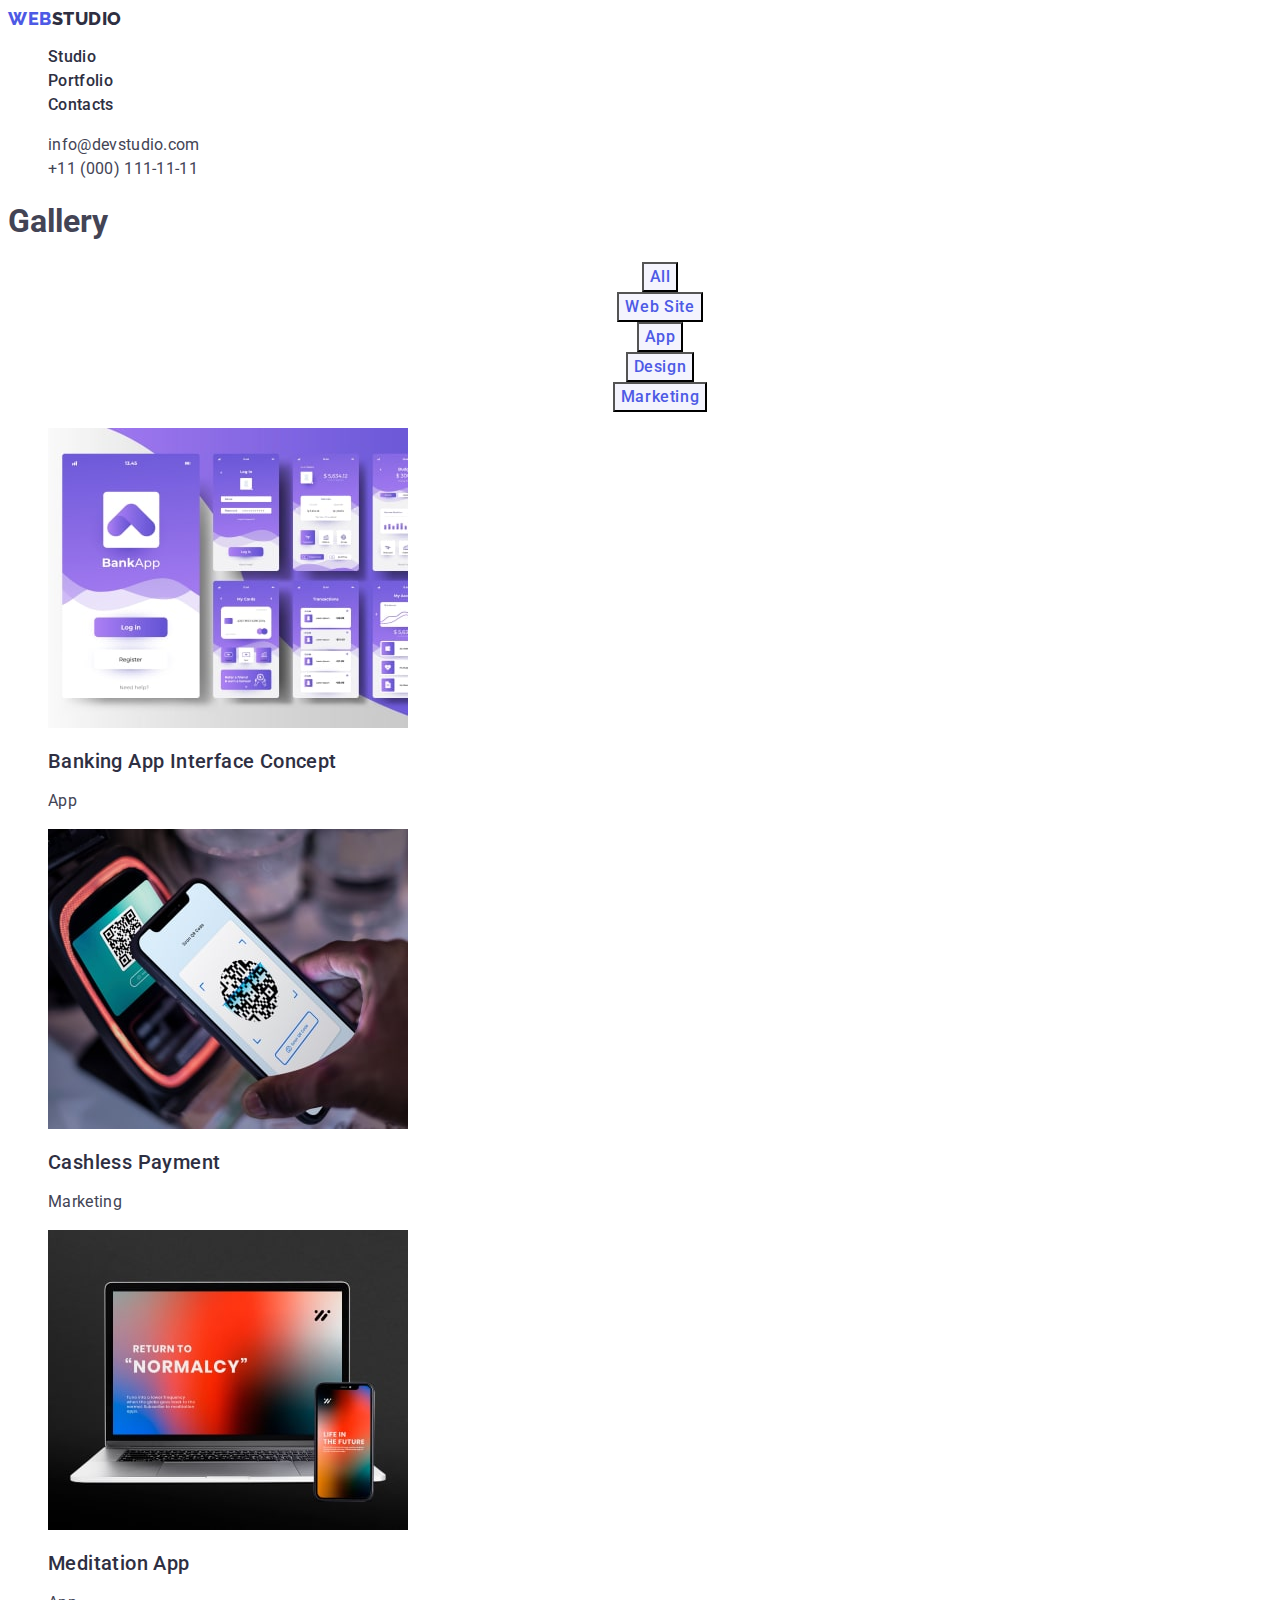
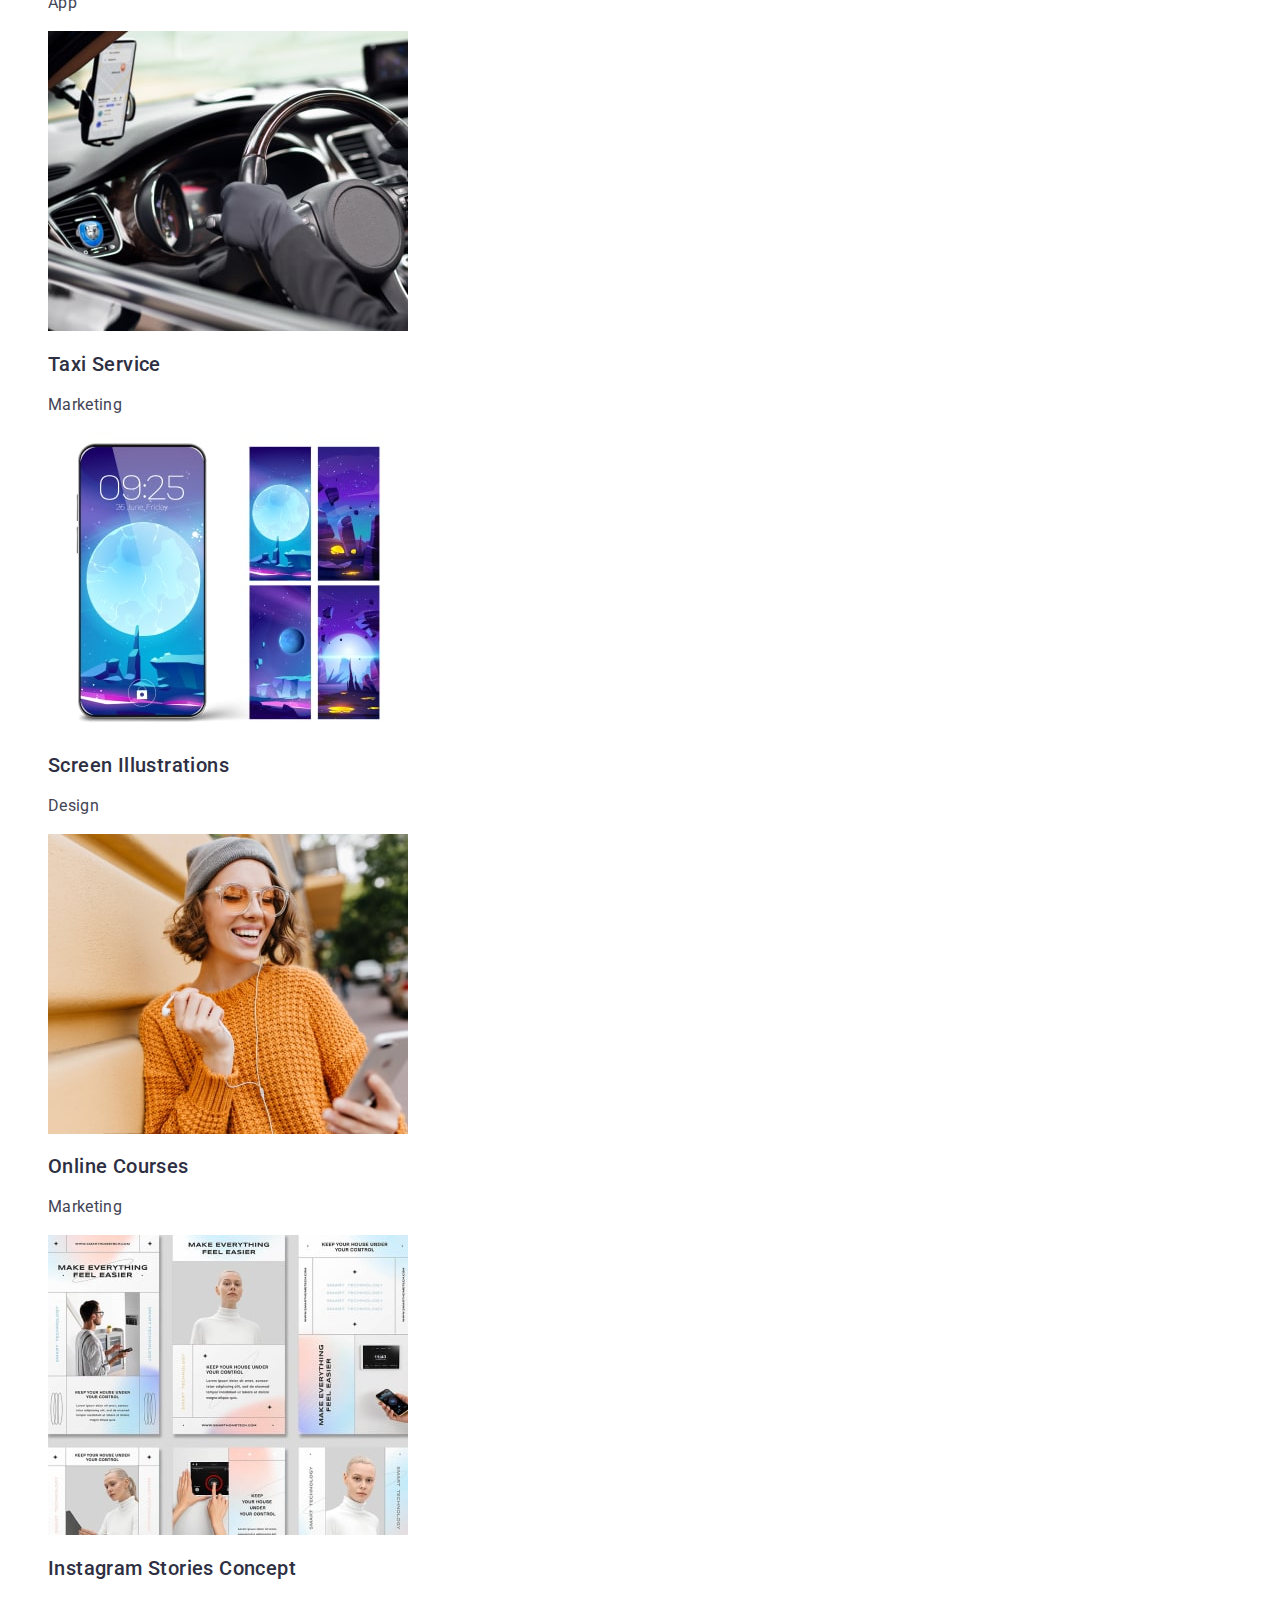
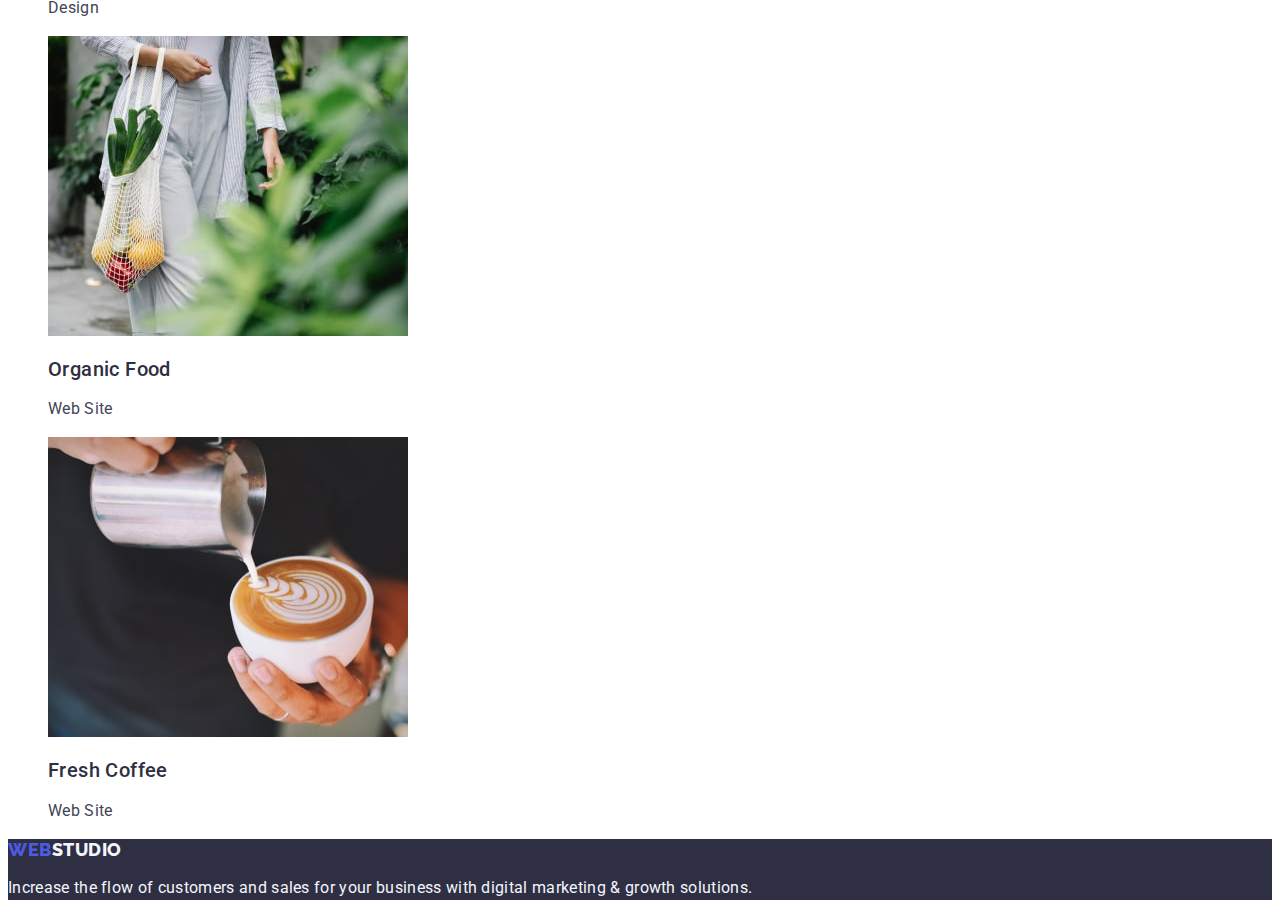
==== portfolio.html @ 4a19f9b6 "goit-markup-hw-03" ====
<!DOCTYPE html>
<html lang="en">
  <head>
    <meta charset="UTF-8" />
    <meta http-equiv="X-UA-Compatible" content="IE=edge" />
    <meta name="viewport" content="width=device-width, initial-scale=1.0" />
    <title>Document</title>
    <link rel="preconnect" href="https://fonts.googleapis.com" />
    <link rel="preconnect" href="https://fonts.gstatic.com" crossorigin />
    <link
      href="https://fonts.googleapis.com/css2?family=Montserrat:wght@400;700&family=Raleway:wght@800&family=Roboto:wght@400;500;700;900&display=swap"
      rel="stylesheet"
    />
    <link rel="stylesheet" href="./css/styles.css" />
  </head>
  <body>
    <header class="header">
      <nav class="header-navigation">
        <a class="header-logo link" href="./index.html"
          >Web<span class="header-logo-accent">Studio</span></a
        >
        <ul class="header-menu list">
          <li class="header-menu-item">
            <a class="header-menu-link link" href="./index.html">Studio</a>
          </li>
          <li class="header-menu-item">
            <a class="header-menu-link link" href="./portfolio.html"
              >Portfolio</a
            >
          </li>
          <li class="header-menu-item">
            <a class="header-menu-link link" href="">Contacts</a>
          </li>
        </ul>
      </nav>
      <address class="header-contacts">
        <ul class="header-contacts-menu list">
          <li class="header-contacts-item">
            <a
              class="header-contacts-link link"
              href="mailto:info@devstudio.com"
              >info@devstudio.com</a
            >
          </li>
          <li class="header-contacts-item">
            <a class="header-contacts-link link" href="tel:+110001111111"
              >+11 (000) 111-11-11</a
            >
          </li>
        </ul>
      </address>
    </header>
    <main>
      <section class="gallery">
        <h1 class="gallery-title">Gallery</h1>
        <ul class="gallery-btn-list list">
          <li>
            <button type="button" class="gallery-btn-item">All</button>
          </li>
          <li>
            <button type="button" class="gallery-btn-item">Web Site</button>
          </li>
          <li><button type="button" class="gallery-btn-item">App</button></li>
          <li>
            <button type="button" class="gallery-btn-item">Design</button>
          </li>
          <li>
            <button type="button" class="gallery-btn-item">Marketing</button>
          </li>
        </ul>
        <ul class="gallery-portfolio-list list">
          <li class="gallery-portfolio-item">
            <a class="gallery-portfolio-link link" href="">
              <img
                src="./images/portfolio/img1min.jpg"
                alt="Main menu"
                width="360"
                height="300"
              />
              <h2 class="gallery-portfolio-title">
                Banking App Interface Concept
              </h2>
              <p class="gallery-portfolio-text">App</p></a
            >
          </li>
          <li class="gallery-portfolio-item">
            <a class="gallery-portfolio-link link" href="">
              <img
                src="./images/portfolio/img2min.jpg"
                alt="Scan code"
                width="360"
                height="300"
              />
              <h2 class="gallery-portfolio-title">Cashless Payment</h2>
              <p class="gallery-portfolio-text">Marketing</p></a
            >
          </li>
          <li class="gallery-portfolio-item">
            <a class="gallery-portfolio-link link" href="">
              <img
                src="./images/portfolio/img3min.jpg"
                alt="Gadget adaptation"
                width="360"
                height="300"
              />
              <h2 class="gallery-portfolio-title">Meditation App</h2>
              <p class="gallery-portfolio-text">App</p></a
            >
          </li>
          <li class="gallery-portfolio-item">
            <a class="gallery-portfolio-link link" href="">
              <img
                src="./images/portfolio/img4min.jpg"
                alt="Taxi Service"
                width="360"
                height="300"
              />
              <h2 class="gallery-portfolio-title">Taxi Service</h2>
              <p class="gallery-portfolio-text">Marketing</p></a
            >
          </li>
          <li class="gallery-portfolio-item">
            <a class="gallery-portfolio-link link" href="">
              <img
                src="./images/portfolio/img5min.jpg"
                alt="Screen Illustrations"
                width="360"
                height="300"
              />
              <h2 class="gallery-portfolio-title">Screen Illustrations</h2>
              <p class="gallery-portfolio-text">Design</p></a
            >
          </li>
          <li class="gallery-portfolio-item">
            <a class="gallery-portfolio-link link" href="">
              <img
                src="./images/portfolio/img6min.jpg"
                alt="Online Courses"
                width="360"
                height="300"
              />
              <h2 class="gallery-portfolio-title">Online Courses</h2>
              <p class="gallery-portfolio-text">Marketing</p></a
            >
          </li>
          <li class="gallery-portfolio-item">
            <a class="gallery-portfolio-link link" href="">
              <img
                src="./images/portfolio/img7min.jpg"
                alt="Instagram Stories"
                width="360"
                height="300"
              />
              <h2 class="gallery-portfolio-title">Instagram Stories Concept</h2>
              <p class="gallery-portfolio-text">Design</p></a
            >
          </li>
          <li class="gallery-portfolio-item">
            <a class="gallery-portfolio-link link" href="">
              <img
                src="./images/portfolio/img8min.jpg"
                alt="Organic Food"
                width="360"
                height="300"
              />
              <h2 class="gallery-portfolio-title">Organic Food</h2>
              <p class="gallery-portfolio-text">Web Site</p></a
            >
          </li>
          <li class="gallery-portfolio-item">
            <a class="gallery-portfolio-link link" href="">
              <img
                src="./images/portfolio/img9min.jpg"
                alt="Fresh Coffee"
                width="360"
                height="300"
              />
              <h2 class="gallery-portfolio-title">Fresh Coffee</h2>
              <p class="gallery-portfolio-text">Web Site</p></a
            >
          </li>
        </ul>
      </section>
    </main>
    <footer class="footer">
      <a class="footer-logo link" href="./index.html"
        >Web<span class="footer-logo-accent">Studio</span></a
      >
      <p class="footer-text">
        Increase the flow of customers and sales for your business with digital
        marketing & growth solutions.
      </p>
    </footer>
  </body>
</html>
---- css/styles.css ----
:root {
  --color-iris: #4d5ae5;
  --color-ocean: #404bbf;
  --color-navy-blue: #2e2f42;
  --color-green: #31d0aa;
  --color-slate: #434455;
  --color-light-slate: #8e8f99;
  --color-cornflower: #e7e9fc;
  --color-cloud: #f4f4fd;
  --color-navy-blue-modal: #2e2f42;
  --color-grey: #2e2f42;
  --color-white: #ffffff;
  --color-dairy: #fcfcfc;
}

body {
  font-family: "Roboto", sans-serif;
  color: var(--color-slate);
  background-color: var(--color-white);
  size: 16px;
}

.link {
  text-decoration: none;
}
.list {
  list-style-type: none;
}

/* ------HEADER------- */

.header-logo {
  color: var(--color-iris);
  font-family: Raleway, sans-serif;
  font-size: 18px;
  font-weight: 800;
  line-height: 1.17;
  letter-spacing: 0.03em;
  text-transform: uppercase;
}
.header-logo-accent {
  color: var(--color-navy-blue);
  font-family: Raleway, sans-serif;
  font-size: 18px;
  font-weight: 800;
  line-height: 1.17;
  letter-spacing: 0.03em;
  text-transform: uppercase;
}

.header-menu-link {
  color: var(--color-navy-blue);
  font-size: 16px;
  font-weight: 500;
  line-height: 1.5;
  letter-spacing: 0.02em;
}
.header-menu-link:hover,
.header-menu-link:focus {
  color: var(--color-ocean);
}

.header-contacts {
  font-style: normal;
}
.header-contacts-link {
  color: var(--color-slate);
  font-size: 16px;
  font-weight: 400;
  line-height: 1.5;
  letter-spacing: 0.02em;
}
.header-contacts-link:hover,
.header-contacts-link:focus {
  color: var(--color-ocean);
}

/* -----------------------HERO----------------------- */
.hero {
  background-color: var(--color-navy-blue);
}
.hero-title {
  color: var(--color-white);
  text-align: center;
  font-size: 56px;
  font-weight: 700;
  line-height: 1.07;
  letter-spacing: 0.02em;
}
.hero-button {
  color: var(--color-white);
  background-color: var(--color-iris);
  font-family: inherit;
  cursor: pointer;
  font-size: 16px;
  font-weight: 500;
  line-height: 1.5;
  letter-spacing: 0.04em;
}
.hero-button:hover,
.hero-button:focus {
  background-color: var(--color-ocean);
}

/* ---------------ADVANTAGES------------- */

.advantages {
  background-color: var(--color-white);
}
.advantages-list {
  background-color: var(--color-white);
}
.advantages-item {
}
.advantages-subtitle {
  color: var(--color-navy-blue);
  font-size: 20px;
  font-weight: 500;
  line-height: 1.2;
  letter-spacing: 0.02em;
}
.advantages-item-text {
  color: var(--color-slate);
  font-size: 16px;
  font-weight: 400;
  line-height: 1.5;
  letter-spacing: 0.02em;
}

/* ---------------IMAGES------------ */
.images {
}
.images-title {
  color: var(--color-navy-blue);
  text-align: center;
  font-size: 36px;
  font-weight: 700;
  line-height: 1.11;
  letter-spacing: 0.02em;
  text-transform: capitalize;
}
.images-list {
}
.list {
}
.images-item {
}
/* ---------------TEAM-------------- */

.team {
  background-color: var(--color-cloud);
}
.team-title {
  color: var(--color-navy-blue);
  text-align: center;
  font-size: 36px;
  font-weight: 700;
  line-height: 1.11;
  letter-spacing: 0.02em;
  text-transform: capitalize;
}
.team-name {
  color: var(--color-navy-blue);
  text-align: center;
  font-size: 20px;
  font-weight: 500;
  line-height: 1.2;
  letter-spacing: 0.02em;
}
.team-text {
  color: var(--color-slate);
  text-align: center;
  font-size: 16px;
  font-weight: 400;
  line-height: 1.5;
  letter-spacing: 0.02em;
}
.team-list {
}
.link {
}
.team-item {
  background-color: var(--color-white);
}
/* --------------FOOTER-------------- */

.footer {
  background-color: var(--color-navy-blue);
}
.footer-logo {
  color: var(--color-iris);
  font-family: Raleway, sans-serif;
  font-size: 18px;
  font-weight: 800;
  line-height: 1.17;
  letter-spacing: 0.03em;
  text-transform: uppercase;
}
.link {
}
.footer-logo-accent {
  color: var(--color-cloud);
  font-family: Raleway, sans-serif;
  font-size: 18px;
  font-weight: 800;
  line-height: 1.17;
  letter-spacing: 0.03em;
  text-transform: uppercase;
}
.footer-text {
  color: var(--color-cloud);
  font-size: 16px;
  font-weight: 400;
  line-height: 1.5;
  letter-spacing: 0.02em;
}
/* =============Gallery============ */

.gallery {
  background-color: var(--color-white);
}
.gallery-title {
}

.gallery-btn-list {
  text-align: center;
}

.gallery-btn-item:hover,
.gallery-btn-item:focus {
  color: var(--color-white);
  background-color: var(--color-ocean);
}

.gallery-btn-item {
  color: var(--color-iris);
  background-color: var(--color-cloud);
  text-align: center;
  font-family: inherit;
  cursor: pointer;
  font-size: 16px;
  font-weight: 500;
  line-height: 1.5;
  letter-spacing: 0.04em;
}

/* ==============PORTFOLIO============= */

.gallery-portfolio-list {
}

.gallery-portfolio-item {
}
.gallery-portfolio-title {
  color: var(--color-navy-blue);
  font-size: 20px;
  font-weight: 500;
  line-height: 1.2;
  letter-spacing: 0.02em;
}
.gallery-portfolio-text {
  color: var(--color-slate);
  font-size: 16px;
  font-weight: 400;
  line-height: 1.5;
  letter-spacing: 0.02em;
}
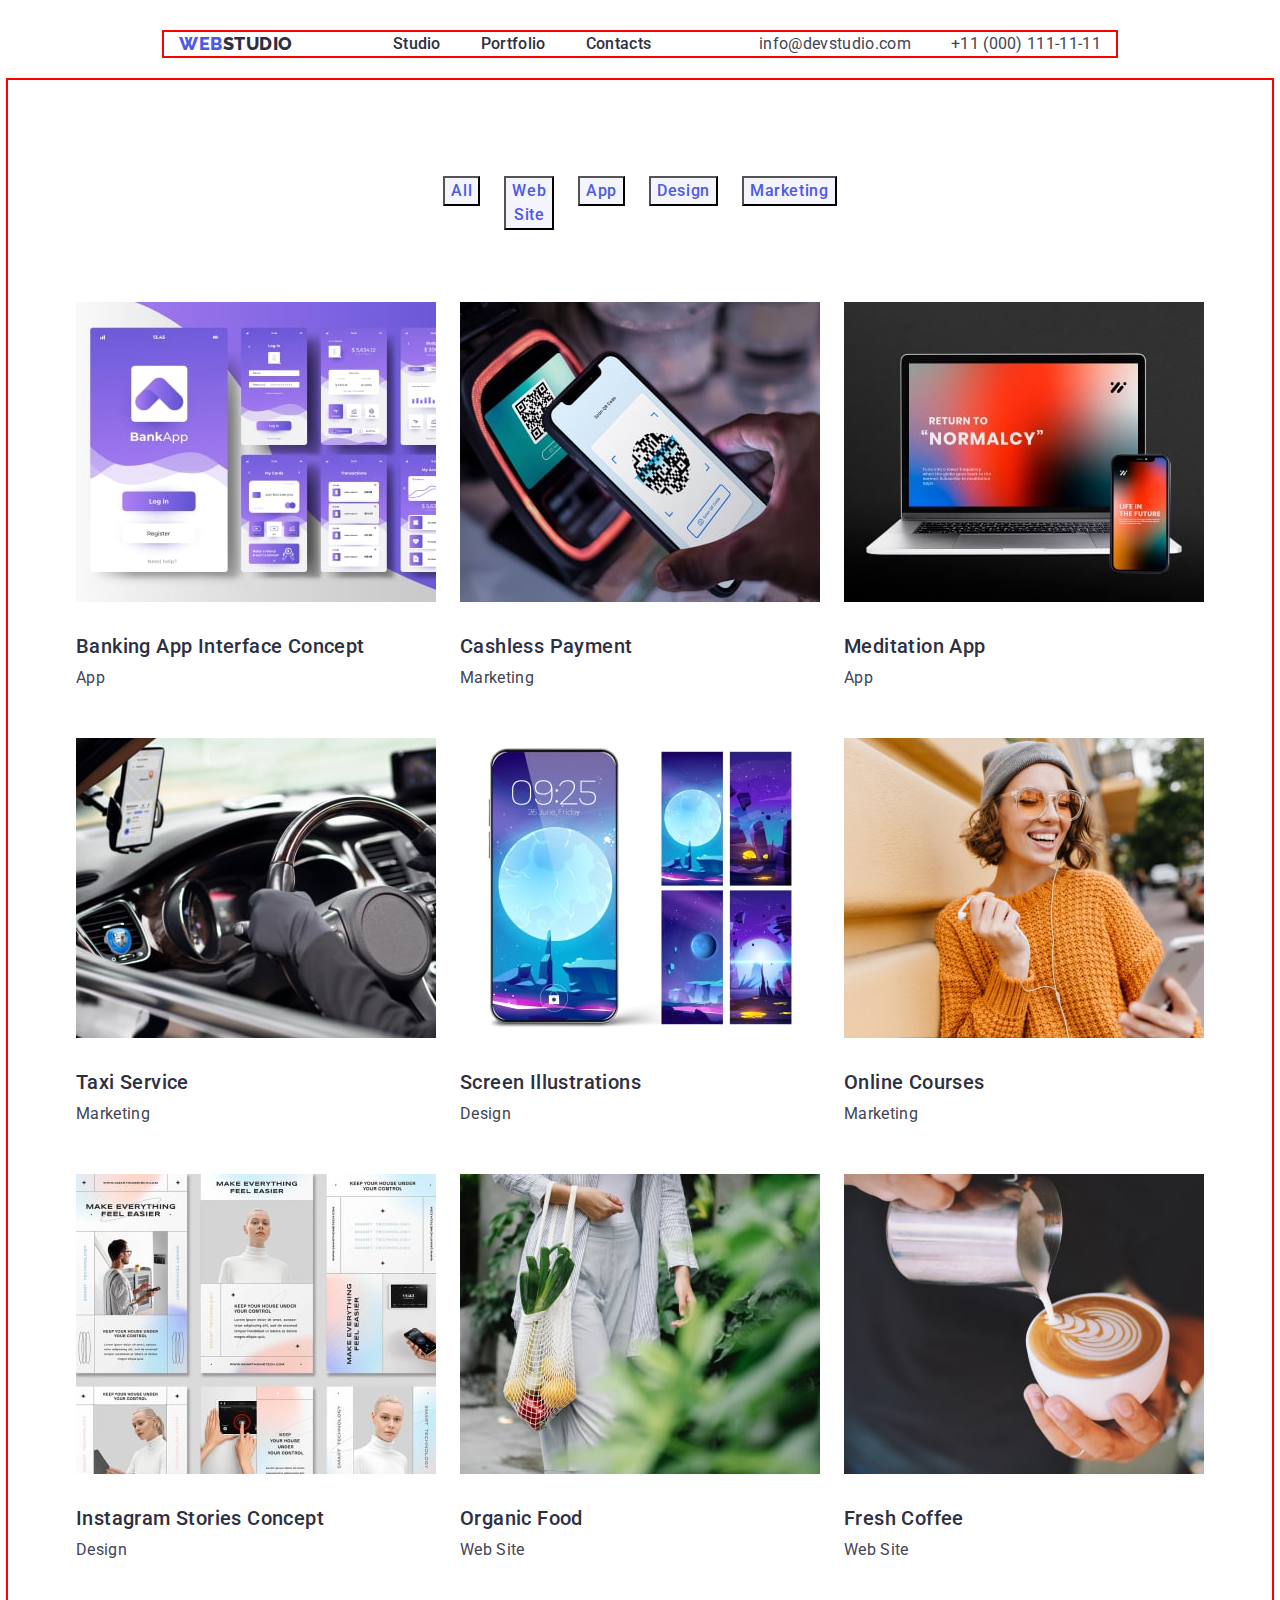
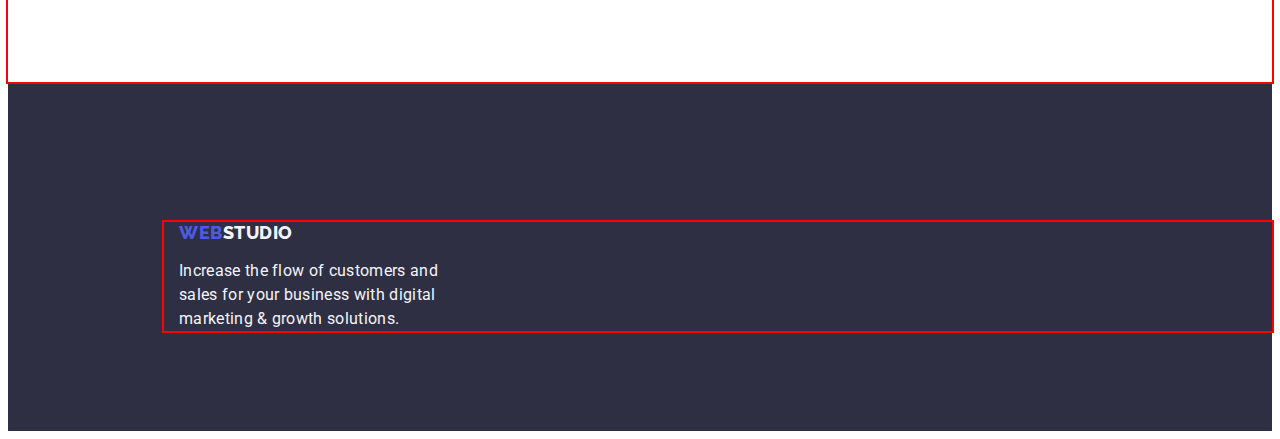
==== commit 4c048729: "goit-markup-hw-03" ====
--- a/portfolio.html
+++ b/portfolio.html
@@ -11,185 +11,200 @@
       href="https://fonts.googleapis.com/css2?family=Montserrat:wght@400;700&family=Raleway:wght@800&family=Roboto:wght@400;500;700;900&display=swap"
       rel="stylesheet"
     />
+    <link
+      rel="stylesheet"
+      href="https://cdnjs.cloudflare.com/ajax/libs/modern-normalize/2.0.0/modern-normalize.min.css"
+      integrity="sha512-4xo8blKMVCiXpTaLzQSLSw3KFOVPWhm/TRtuPVc4WG6kUgjH6J03IBuG7JZPkcWMxJ5huwaBpOpnwYElP/m6wg=="
+      crossorigin="anonymous"
+      referrerpolicy="no-referrer"
+    />
     <link rel="stylesheet" href="./css/styles.css" />
   </head>
   <body>
     <header class="header">
-      <nav class="header-navigation">
-        <a class="header-logo link" href="./index.html"
-          >Web<span class="header-logo-accent">Studio</span></a
-        >
-        <ul class="header-menu list">
-          <li class="header-menu-item">
-            <a class="header-menu-link link" href="./index.html">Studio</a>
-          </li>
-          <li class="header-menu-item">
-            <a class="header-menu-link link" href="./portfolio.html"
-              >Portfolio</a
-            >
-          </li>
-          <li class="header-menu-item">
-            <a class="header-menu-link link" href="">Contacts</a>
-          </li>
-        </ul>
-      </nav>
-      <address class="header-contacts">
-        <ul class="header-contacts-menu list">
-          <li class="header-contacts-item">
-            <a
-              class="header-contacts-link link"
-              href="mailto:info@devstudio.com"
-              >info@devstudio.com</a
-            >
-          </li>
-          <li class="header-contacts-item">
-            <a class="header-contacts-link link" href="tel:+110001111111"
-              >+11 (000) 111-11-11</a
-            >
-          </li>
-        </ul>
-      </address>
+      <div class="container header-container">
+        <nav class="header-navigation">
+          <a class="header-logo link" href="./index.html"
+            >Web<span class="header-logo-accent">Studio</span></a
+          >
+          <ul class="header-menu list">
+            <li class="header-menu-item">
+              <a class="header-menu-link link" href="./index.html">Studio</a>
+            </li>
+            <li class="header-menu-item">
+              <a class="header-menu-link link" href="./portfolio.html"
+                >Portfolio</a
+              >
+            </li>
+            <li class="header-menu-item">
+              <a class="header-menu-link link" href="">Contacts</a>
+            </li>
+          </ul>
+        </nav>
+        <address class="header-contacts">
+          <ul class="header-contacts-menu list">
+            <li class="header-contacts-item">
+              <a
+                class="header-contacts-link link"
+                href="mailto:info@devstudio.com"
+                >info@devstudio.com</a
+              >
+            </li>
+            <li class="header-contacts-item">
+              <a class="header-contacts-link link" href="tel:+110001111111"
+                >+11 (000) 111-11-11</a
+              >
+            </li>
+          </ul>
+        </address>
+      </div>
     </header>
     <main>
-      <section class="gallery">
-        <h1 class="gallery-title">Gallery</h1>
-        <ul class="gallery-btn-list list">
-          <li>
-            <button type="button" class="gallery-btn-item">All</button>
-          </li>
-          <li>
-            <button type="button" class="gallery-btn-item">Web Site</button>
-          </li>
-          <li><button type="button" class="gallery-btn-item">App</button></li>
-          <li>
-            <button type="button" class="gallery-btn-item">Design</button>
-          </li>
-          <li>
-            <button type="button" class="gallery-btn-item">Marketing</button>
-          </li>
-        </ul>
-        <ul class="gallery-portfolio-list list">
-          <li class="gallery-portfolio-item">
-            <a class="gallery-portfolio-link link" href="">
-              <img
-                src="./images/portfolio/img1min.jpg"
-                alt="Main menu"
-                width="360"
-                height="300"
-              />
-              <h2 class="gallery-portfolio-title">
-                Banking App Interface Concept
-              </h2>
-              <p class="gallery-portfolio-text">App</p></a
-            >
-          </li>
-          <li class="gallery-portfolio-item">
-            <a class="gallery-portfolio-link link" href="">
-              <img
-                src="./images/portfolio/img2min.jpg"
-                alt="Scan code"
-                width="360"
-                height="300"
-              />
-              <h2 class="gallery-portfolio-title">Cashless Payment</h2>
-              <p class="gallery-portfolio-text">Marketing</p></a
-            >
-          </li>
-          <li class="gallery-portfolio-item">
-            <a class="gallery-portfolio-link link" href="">
-              <img
-                src="./images/portfolio/img3min.jpg"
-                alt="Gadget adaptation"
-                width="360"
-                height="300"
-              />
-              <h2 class="gallery-portfolio-title">Meditation App</h2>
-              <p class="gallery-portfolio-text">App</p></a
-            >
-          </li>
-          <li class="gallery-portfolio-item">
-            <a class="gallery-portfolio-link link" href="">
-              <img
-                src="./images/portfolio/img4min.jpg"
-                alt="Taxi Service"
-                width="360"
-                height="300"
-              />
-              <h2 class="gallery-portfolio-title">Taxi Service</h2>
-              <p class="gallery-portfolio-text">Marketing</p></a
-            >
-          </li>
-          <li class="gallery-portfolio-item">
-            <a class="gallery-portfolio-link link" href="">
-              <img
-                src="./images/portfolio/img5min.jpg"
-                alt="Screen Illustrations"
-                width="360"
-                height="300"
-              />
-              <h2 class="gallery-portfolio-title">Screen Illustrations</h2>
-              <p class="gallery-portfolio-text">Design</p></a
-            >
-          </li>
-          <li class="gallery-portfolio-item">
-            <a class="gallery-portfolio-link link" href="">
-              <img
-                src="./images/portfolio/img6min.jpg"
-                alt="Online Courses"
-                width="360"
-                height="300"
-              />
-              <h2 class="gallery-portfolio-title">Online Courses</h2>
-              <p class="gallery-portfolio-text">Marketing</p></a
-            >
-          </li>
-          <li class="gallery-portfolio-item">
-            <a class="gallery-portfolio-link link" href="">
-              <img
-                src="./images/portfolio/img7min.jpg"
-                alt="Instagram Stories"
-                width="360"
-                height="300"
-              />
-              <h2 class="gallery-portfolio-title">Instagram Stories Concept</h2>
-              <p class="gallery-portfolio-text">Design</p></a
-            >
-          </li>
-          <li class="gallery-portfolio-item">
-            <a class="gallery-portfolio-link link" href="">
-              <img
-                src="./images/portfolio/img8min.jpg"
-                alt="Organic Food"
-                width="360"
-                height="300"
-              />
-              <h2 class="gallery-portfolio-title">Organic Food</h2>
-              <p class="gallery-portfolio-text">Web Site</p></a
-            >
-          </li>
-          <li class="gallery-portfolio-item">
-            <a class="gallery-portfolio-link link" href="">
-              <img
-                src="./images/portfolio/img9min.jpg"
-                alt="Fresh Coffee"
-                width="360"
-                height="300"
-              />
-              <h2 class="gallery-portfolio-title">Fresh Coffee</h2>
-              <p class="gallery-portfolio-text">Web Site</p></a
-            >
-          </li>
-        </ul>
-      </section>
+      <div class="container">
+        <section class="gallery">
+          <h1 class="visually-hidden">Gallery</h1>
+          <ul class="gallery-btn-list list">
+            <li>
+              <button type="button" class="gallery-btn-item">All</button>
+            </li>
+            <li>
+              <button type="button" class="gallery-btn-item">Web Site</button>
+            </li>
+            <li><button type="button" class="gallery-btn-item">App</button></li>
+            <li>
+              <button type="button" class="gallery-btn-item">Design</button>
+            </li>
+            <li>
+              <button type="button" class="gallery-btn-item">Marketing</button>
+            </li>
+          </ul>
+          <ul class="gallery-portfolio-list list">
+            <li class="gallery-portfolio-item">
+              <a class="gallery-portfolio-link link" href="">
+                <img
+                  src="./images/portfolio/img1min.jpg"
+                  alt="Main menu"
+                  width="360"
+                  height="300"
+                />
+                <h2 class="gallery-portfolio-title">
+                  Banking App Interface Concept
+                </h2>
+                <p class="gallery-portfolio-text">App</p></a
+              >
+            </li>
+            <li class="gallery-portfolio-item">
+              <a class="gallery-portfolio-link link" href="">
+                <img
+                  src="./images/portfolio/img2min.jpg"
+                  alt="Scan code"
+                  width="360"
+                  height="300"
+                />
+                <h2 class="gallery-portfolio-title">Cashless Payment</h2>
+                <p class="gallery-portfolio-text">Marketing</p></a
+              >
+            </li>
+            <li class="gallery-portfolio-item">
+              <a class="gallery-portfolio-link link" href="">
+                <img
+                  src="./images/portfolio/img3min.jpg"
+                  alt="Gadget adaptation"
+                  width="360"
+                  height="300"
+                />
+                <h2 class="gallery-portfolio-title">Meditation App</h2>
+                <p class="gallery-portfolio-text">App</p></a
+              >
+            </li>
+            <li class="gallery-portfolio-item">
+              <a class="gallery-portfolio-link link" href="">
+                <img
+                  src="./images/portfolio/img4min.jpg"
+                  alt="Taxi Service"
+                  width="360"
+                  height="300"
+                />
+                <h2 class="gallery-portfolio-title">Taxi Service</h2>
+                <p class="gallery-portfolio-text">Marketing</p></a
+              >
+            </li>
+            <li class="gallery-portfolio-item">
+              <a class="gallery-portfolio-link link" href="">
+                <img
+                  src="./images/portfolio/img5min.jpg"
+                  alt="Screen Illustrations"
+                  width="360"
+                  height="300"
+                />
+                <h2 class="gallery-portfolio-title">Screen Illustrations</h2>
+                <p class="gallery-portfolio-text">Design</p></a
+              >
+            </li>
+            <li class="gallery-portfolio-item">
+              <a class="gallery-portfolio-link link" href="">
+                <img
+                  src="./images/portfolio/img6min.jpg"
+                  alt="Online Courses"
+                  width="360"
+                  height="300"
+                />
+                <h2 class="gallery-portfolio-title">Online Courses</h2>
+                <p class="gallery-portfolio-text">Marketing</p></a
+              >
+            </li>
+            <li class="gallery-portfolio-item">
+              <a class="gallery-portfolio-link link" href="">
+                <img
+                  src="./images/portfolio/img7min.jpg"
+                  alt="Instagram Stories"
+                  width="360"
+                  height="300"
+                />
+                <h2 class="gallery-portfolio-title">
+                  Instagram Stories Concept
+                </h2>
+                <p class="gallery-portfolio-text">Design</p></a
+              >
+            </li>
+            <li class="gallery-portfolio-item">
+              <a class="gallery-portfolio-link link" href="">
+                <img
+                  src="./images/portfolio/img8min.jpg"
+                  alt="Organic Food"
+                  width="360"
+                  height="300"
+                />
+                <h2 class="gallery-portfolio-title">Organic Food</h2>
+                <p class="gallery-portfolio-text">Web Site</p></a
+              >
+            </li>
+            <li class="gallery-portfolio-item">
+              <a class="gallery-portfolio-link link" href="">
+                <img
+                  src="./images/portfolio/img9min.jpg"
+                  alt="Fresh Coffee"
+                  width="360"
+                  height="300"
+                />
+                <h2 class="gallery-portfolio-title">Fresh Coffee</h2>
+                <p class="gallery-portfolio-text">Web Site</p></a
+              >
+            </li>
+          </ul>
+        </section>
+      </div>
     </main>
     <footer class="footer">
-      <a class="footer-logo link" href="./index.html"
-        >Web<span class="footer-logo-accent">Studio</span></a
-      >
-      <p class="footer-text">
-        Increase the flow of customers and sales for your business with digital
-        marketing & growth solutions.
-      </p>
+      <div class="container">
+        <a class="footer-logo link" href="./index.html"
+          >Web<span class="footer-logo-accent">Studio</span></a
+        >
+        <p class="footer-text">
+          Increase the flow of customers and sales for your business with
+          digital marketing & growth solutions.
+        </p>
+      </div>
     </footer>
   </body>
 </html>
--- a/css/styles.css
+++ b/css/styles.css
@@ -20,14 +20,91 @@
   size: 16px;
 }
 
+p,
+h1,
+h2,
+h3,
+h4,
+h5,
+h6 {
+  margin-top: 0%;
+  margin-bottom: 0%;
+}
+ul,
+ol {
+  padding-left: 0%;
+  margin-top: 0%;
+  margin-bottom: 0%;
+}
+
+* {
+  box-sizing: border-box;
+}
+
 .link {
   text-decoration: none;
 }
 .list {
   list-style-type: none;
 }
+.visually-hidden {
+  position: absolute;
+  width: 1px;
+  height: 1px;
+  margin: -1px;
+  border: 0;
+  padding: 0;
+  white-space: nowrap;
+  clip-path: inset(100%);
+  clip: rect(0 0 0 0);
+  overflow: hidden;
+}
+
+.container {
+  width: 100%;
+  max-width: 1128;
+  padding: 0 15px;
+  margin: 0% auto;
+  outline: 2px solid red;
+}
+
+img {
+  display: block;
+}
 
 /* ------HEADER------- */
+
+.header {
+  padding-right: 156px;
+  padding-left: 156px;
+  padding-top: 24px;
+  padding-bottom: 24px;
+}
+.header-container {
+  display: flex;
+  align-items: center;
+}
+.header-navigation {
+  display: flex;
+  align-items: center;
+  gap: 100px;
+}
+.header-menu {
+  display: flex;
+  align-items: center;
+  gap: 40px;
+}
+.header-contacts {
+  font-style: normal;
+  display: flex;
+  align-items: center;
+  margin-left: auto;
+}
+
+.header-contacts-menu {
+  display: flex;
+  gap: 40px;
+}
 
 .header-logo {
   color: var(--color-iris);
@@ -60,9 +137,6 @@
   color: var(--color-ocean);
 }
 
-.header-contacts {
-  font-style: normal;
-}
 .header-contacts-link {
   color: var(--color-slate);
   font-size: 16px;
@@ -77,8 +151,13 @@
 
 /* -----------------------HERO----------------------- */
 .hero {
+}
+.hero-wrap {
   background-color: var(--color-navy-blue);
-}
+  padding: 188px 0;
+  margin: 0 auto;
+}
+
 .hero-title {
   color: var(--color-white);
   text-align: center;
@@ -86,7 +165,13 @@
   font-weight: 700;
   line-height: 1.07;
   letter-spacing: 0.02em;
-}
+  max-width: 496px;
+  padding-left: auto;
+  padding-left: auto;
+  margin: auto;
+  margin-bottom: 48px;
+}
+
 .hero-button {
   color: var(--color-white);
   background-color: var(--color-iris);
@@ -96,28 +181,46 @@
   font-weight: 500;
   line-height: 1.5;
   letter-spacing: 0.04em;
+  min-width: 169px;
+  height: 59px;
+  display: block;
+  margin: 0 auto;
+  padding: 16px 32px;
+  border-radius: 4px;
 }
 .hero-button:hover,
 .hero-button:focus {
   background-color: var(--color-ocean);
 }
 
-/* ---------------ADVANTAGES------------- */
+/* ---------------ADVANTAGES------------ */
 
 .advantages {
   background-color: var(--color-white);
+  display: flex;
+  padding-top: 120px;
+  padding-bottom: 120px;
+  padding-right: 156px;
+  padding-left: 156px;
 }
 .advantages-list {
   background-color: var(--color-white);
-}
+  display: flex;
+  gap: 24px;
+  align-content: stretch;
+}
+
 .advantages-item {
-}
+  width: calc((100%-72px) / 4);
+}
+
 .advantages-subtitle {
   color: var(--color-navy-blue);
   font-size: 20px;
   font-weight: 500;
   line-height: 1.2;
   letter-spacing: 0.02em;
+  margin-bottom: 19px;
 }
 .advantages-item-text {
   color: var(--color-slate);
@@ -125,10 +228,14 @@
   font-weight: 400;
   line-height: 1.5;
   letter-spacing: 0.02em;
+  width: 264px;
+  gap: 8px;
 }
 
 /* ---------------IMAGES------------ */
 .images {
+  padding-right: 156px;
+  padding-left: 156px;
 }
 .images-title {
   color: var(--color-navy-blue);
@@ -138,17 +245,25 @@
   line-height: 1.11;
   letter-spacing: 0.02em;
   text-transform: capitalize;
+  padding-bottom: 72px;
 }
 .images-list {
+  display: flex;
+  align-items: flex-start;
+  gap: 24px;
+  padding-bottom: 120px;
 }
 .list {
 }
 .images-item {
-}
-/* ---------------TEAM-------------- */
+  width: calc((100% - 2 * 24px) / 3);
+}
+/* ---------------TEAM-------------*/
 
 .team {
   background-color: var(--color-cloud);
+  padding-right: 156px;
+  padding-left: 156px;
 }
 .team-title {
   color: var(--color-navy-blue);
@@ -158,6 +273,7 @@
   line-height: 1.11;
   letter-spacing: 0.02em;
   text-transform: capitalize;
+  margin-bottom: 72px;
 }
 .team-name {
   color: var(--color-navy-blue);
@@ -166,6 +282,8 @@
   font-weight: 500;
   line-height: 1.2;
   letter-spacing: 0.02em;
+  padding-top: 32px;
+  margin-bottom: 8px;
 }
 .team-text {
   color: var(--color-slate);
@@ -174,8 +292,12 @@
   font-weight: 400;
   line-height: 1.5;
   letter-spacing: 0.02em;
+  padding-bottom: 32px;
 }
 .team-list {
+  display: flex;
+  gap: 24px;
+  padding-bottom: 120px;
 }
 .link {
 }
@@ -186,8 +308,13 @@
 
 .footer {
   background-color: var(--color-navy-blue);
+  padding-top: 140px;
+  padding-bottom: 100px;
+  padding-right: 0%;
+  padding-left: 156px;
 }
 .footer-logo {
+  margin-bottom: 16px;
   color: var(--color-iris);
   font-family: Raleway, sans-serif;
   font-size: 18px;
@@ -195,9 +322,12 @@
   line-height: 1.17;
   letter-spacing: 0.03em;
   text-transform: uppercase;
+  margin-right: 76px;
 }
 .link {
-}
+  display: inline-block;
+}
+
 .footer-logo-accent {
   color: var(--color-cloud);
   font-family: Raleway, sans-serif;
@@ -213,8 +343,9 @@
   font-weight: 400;
   line-height: 1.5;
   letter-spacing: 0.02em;
-}
-/* =============Gallery============ */
+  max-width: 264px;
+}
+/* =============Gallery========= */
 
 .gallery {
   background-color: var(--color-white);
@@ -224,8 +355,15 @@
 
 .gallery-btn-list {
   text-align: center;
-}
-
+  display: flex;
+  padding-top: 96px;
+  padding-bottom: 72px;
+  padding-left: 472px;
+  padding-right: 472px;
+  justify-content: center;
+  border-radius: 4px;
+  gap: 24px;
+}
 .gallery-btn-item:hover,
 .gallery-btn-item:focus {
   color: var(--color-white);
@@ -247,6 +385,12 @@
 /* ==============PORTFOLIO============= */
 
 .gallery-portfolio-list {
+  display: flex;
+  justify-content: center;
+  gap: 24px;
+  row-gap: 48px;
+  flex-wrap: wrap;
+  padding-bottom: 120px;
 }
 
 .gallery-portfolio-item {
@@ -257,6 +401,8 @@
   font-weight: 500;
   line-height: 1.2;
   letter-spacing: 0.02em;
+  margin-top: 32px;
+  padding-bottom: 8px;
 }
 .gallery-portfolio-text {
   color: var(--color-slate);
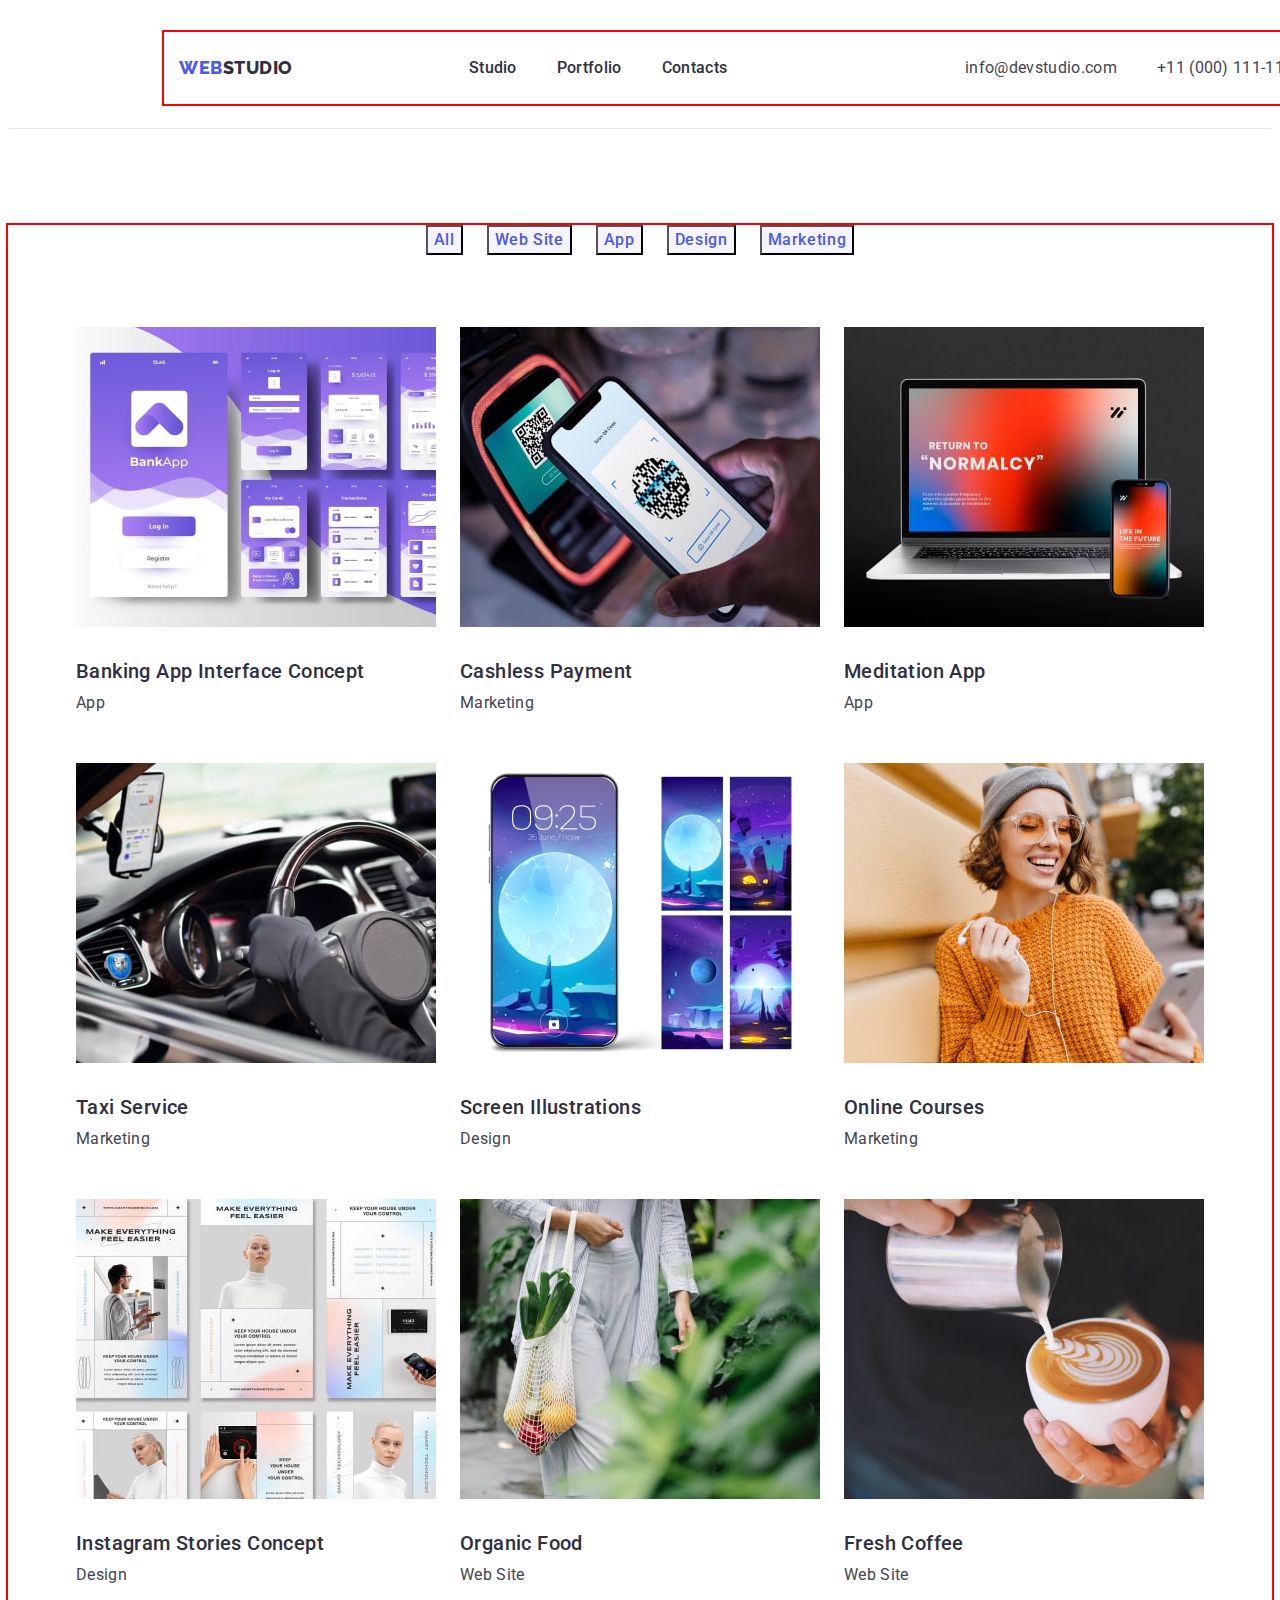
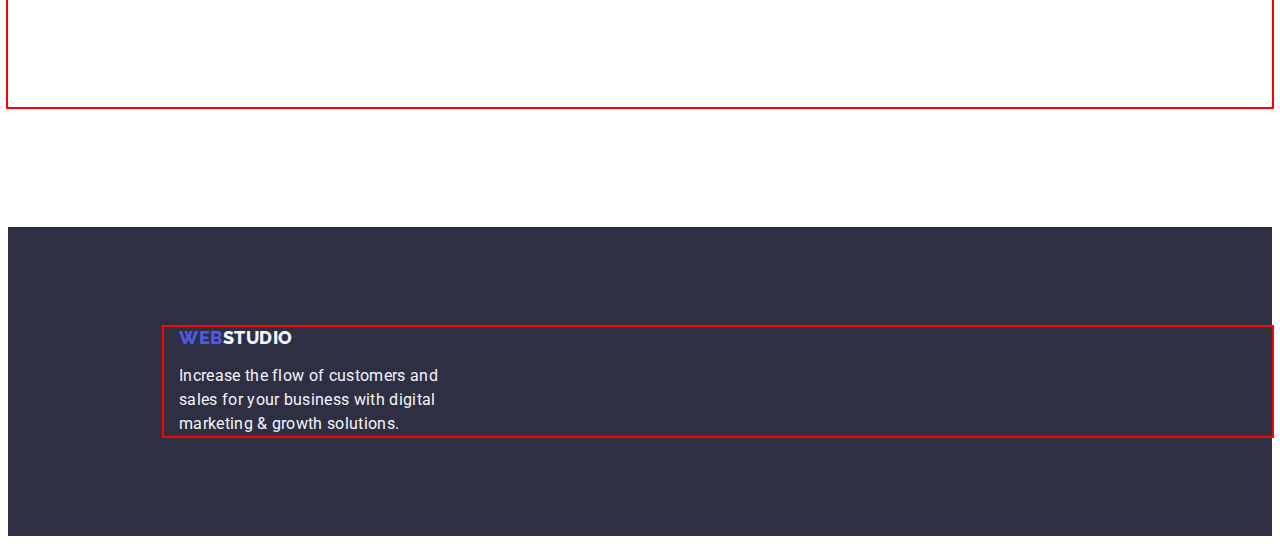
==== commit 09a273c2: "goit-markup-hw-03-f4" ====
--- a/portfolio.html
+++ b/portfolio.html
@@ -60,8 +60,8 @@
       </div>
     </header>
     <main>
-      <div class="container">
-        <section class="gallery">
+      <section class="gallery">
+        <div class="container">
           <h1 class="visually-hidden">Gallery</h1>
           <ul class="gallery-btn-list list">
             <li>
@@ -192,8 +192,8 @@
               >
             </li>
           </ul>
-        </section>
-      </div>
+        </div>
+      </section>
     </main>
     <footer class="footer">
       <div class="container">
--- a/css/styles.css
+++ b/css/styles.css
@@ -27,14 +27,14 @@
 h4,
 h5,
 h6 {
-  margin-top: 0%;
-  margin-bottom: 0%;
+  margin-top: 0;
+  margin-bottom: 0;
 }
 ul,
 ol {
-  padding-left: 0%;
-  margin-top: 0%;
-  margin-bottom: 0%;
+  padding-left: 0;
+  margin-top: 0;
+  margin-bottom: 0;
 }
 
 * {
@@ -79,15 +79,20 @@
   padding-left: 156px;
   padding-top: 24px;
   padding-bottom: 24px;
-}
+  border-bottom: 1px solid #e7e9fc;
+}
+
 .header-container {
   display: flex;
   align-items: center;
+  width: 1158px;
 }
 .header-navigation {
   display: flex;
   align-items: center;
   gap: 100px;
+  padding-top: 24px;
+  padding-bottom: 24px;
 }
 .header-menu {
   display: flex;
@@ -99,6 +104,8 @@
   display: flex;
   align-items: center;
   margin-left: auto;
+  padding-top: 24px;
+  padding-bottom: 24px;
 }
 
 .header-contacts-menu {
@@ -114,6 +121,7 @@
   line-height: 1.17;
   letter-spacing: 0.03em;
   text-transform: uppercase;
+  margin-right: 76px;
 }
 .header-logo-accent {
   color: var(--color-navy-blue);
@@ -151,10 +159,9 @@
 
 /* -----------------------HERO----------------------- */
 .hero {
-}
-.hero-wrap {
   background-color: var(--color-navy-blue);
-  padding: 188px 0;
+  padding-top: 188px;
+  padding-bottom: 188px;
   margin: 0 auto;
 }
 
@@ -170,6 +177,7 @@
   padding-left: auto;
   margin: auto;
   margin-bottom: 48px;
+  max-width: 496px;
 }
 
 .hero-button {
@@ -184,7 +192,10 @@
   min-width: 169px;
   height: 59px;
   display: block;
-  margin: 0 auto;
+  min-width: 169px;
+  height: 56px;
+  border: none;
+  margin: auto;
   padding: 16px 32px;
   border-radius: 4px;
 }
@@ -198,20 +209,21 @@
 .advantages {
   background-color: var(--color-white);
   display: flex;
+  padding-right: 156px;
+  padding-left: 156px;
   padding-top: 120px;
   padding-bottom: 120px;
-  padding-right: 156px;
-  padding-left: 156px;
 }
 .advantages-list {
   background-color: var(--color-white);
   display: flex;
+  justify-content: space-between;
+  align-content: stretch;
+}
+
+.advantages-item {
+  flex-basis: calc((100% - 72px) / 4);
   gap: 24px;
-  align-content: stretch;
-}
-
-.advantages-item {
-  width: calc((100%-72px) / 4);
 }
 
 .advantages-subtitle {
@@ -220,7 +232,7 @@
   font-weight: 500;
   line-height: 1.2;
   letter-spacing: 0.02em;
-  margin-bottom: 19px;
+  margin-bottom: 8px;
 }
 .advantages-item-text {
   color: var(--color-slate);
@@ -245,7 +257,7 @@
   line-height: 1.11;
   letter-spacing: 0.02em;
   text-transform: capitalize;
-  padding-bottom: 72px;
+  margin-bottom: 72px;
 }
 .images-list {
   display: flex;
@@ -264,6 +276,8 @@
   background-color: var(--color-cloud);
   padding-right: 156px;
   padding-left: 156px;
+  padding-top: 120px;
+  padding-bottom: 120px;
 }
 .team-title {
   color: var(--color-navy-blue);
@@ -275,6 +289,12 @@
   text-transform: capitalize;
   margin-bottom: 72px;
 }
+.container-text {
+  padding-top: 32px;
+  padding-bottom: 32px;
+  text-align: center;
+  width: 264px;
+}
 .team-name {
   color: var(--color-navy-blue);
   text-align: center;
@@ -282,8 +302,6 @@
   font-weight: 500;
   line-height: 1.2;
   letter-spacing: 0.02em;
-  padding-top: 32px;
-  margin-bottom: 8px;
 }
 .team-text {
   color: var(--color-slate);
@@ -292,24 +310,26 @@
   font-weight: 400;
   line-height: 1.5;
   letter-spacing: 0.02em;
-  padding-bottom: 32px;
+  margin-bottom: 8px;
 }
 .team-list {
   display: flex;
+  justify-content: space-between;
   gap: 24px;
-  padding-bottom: 120px;
-}
+}
+
 .link {
 }
 .team-item {
   background-color: var(--color-white);
+  border-radius: 0px 0px 4px 4px;
+  width: calc((100% - 72px) / 4);
 }
 /* --------------FOOTER-------------- */
 
 .footer {
   background-color: var(--color-navy-blue);
-  padding-top: 140px;
-  padding-bottom: 100px;
+  padding: 100px 0;
   padding-right: 0%;
   padding-left: 156px;
 }
@@ -349,6 +369,7 @@
 
 .gallery {
   background-color: var(--color-white);
+  padding: 96px 0 120px 0;
 }
 .gallery-title {
 }
@@ -356,10 +377,7 @@
 .gallery-btn-list {
   text-align: center;
   display: flex;
-  padding-top: 96px;
   padding-bottom: 72px;
-  padding-left: 472px;
-  padding-right: 472px;
   justify-content: center;
   border-radius: 4px;
   gap: 24px;
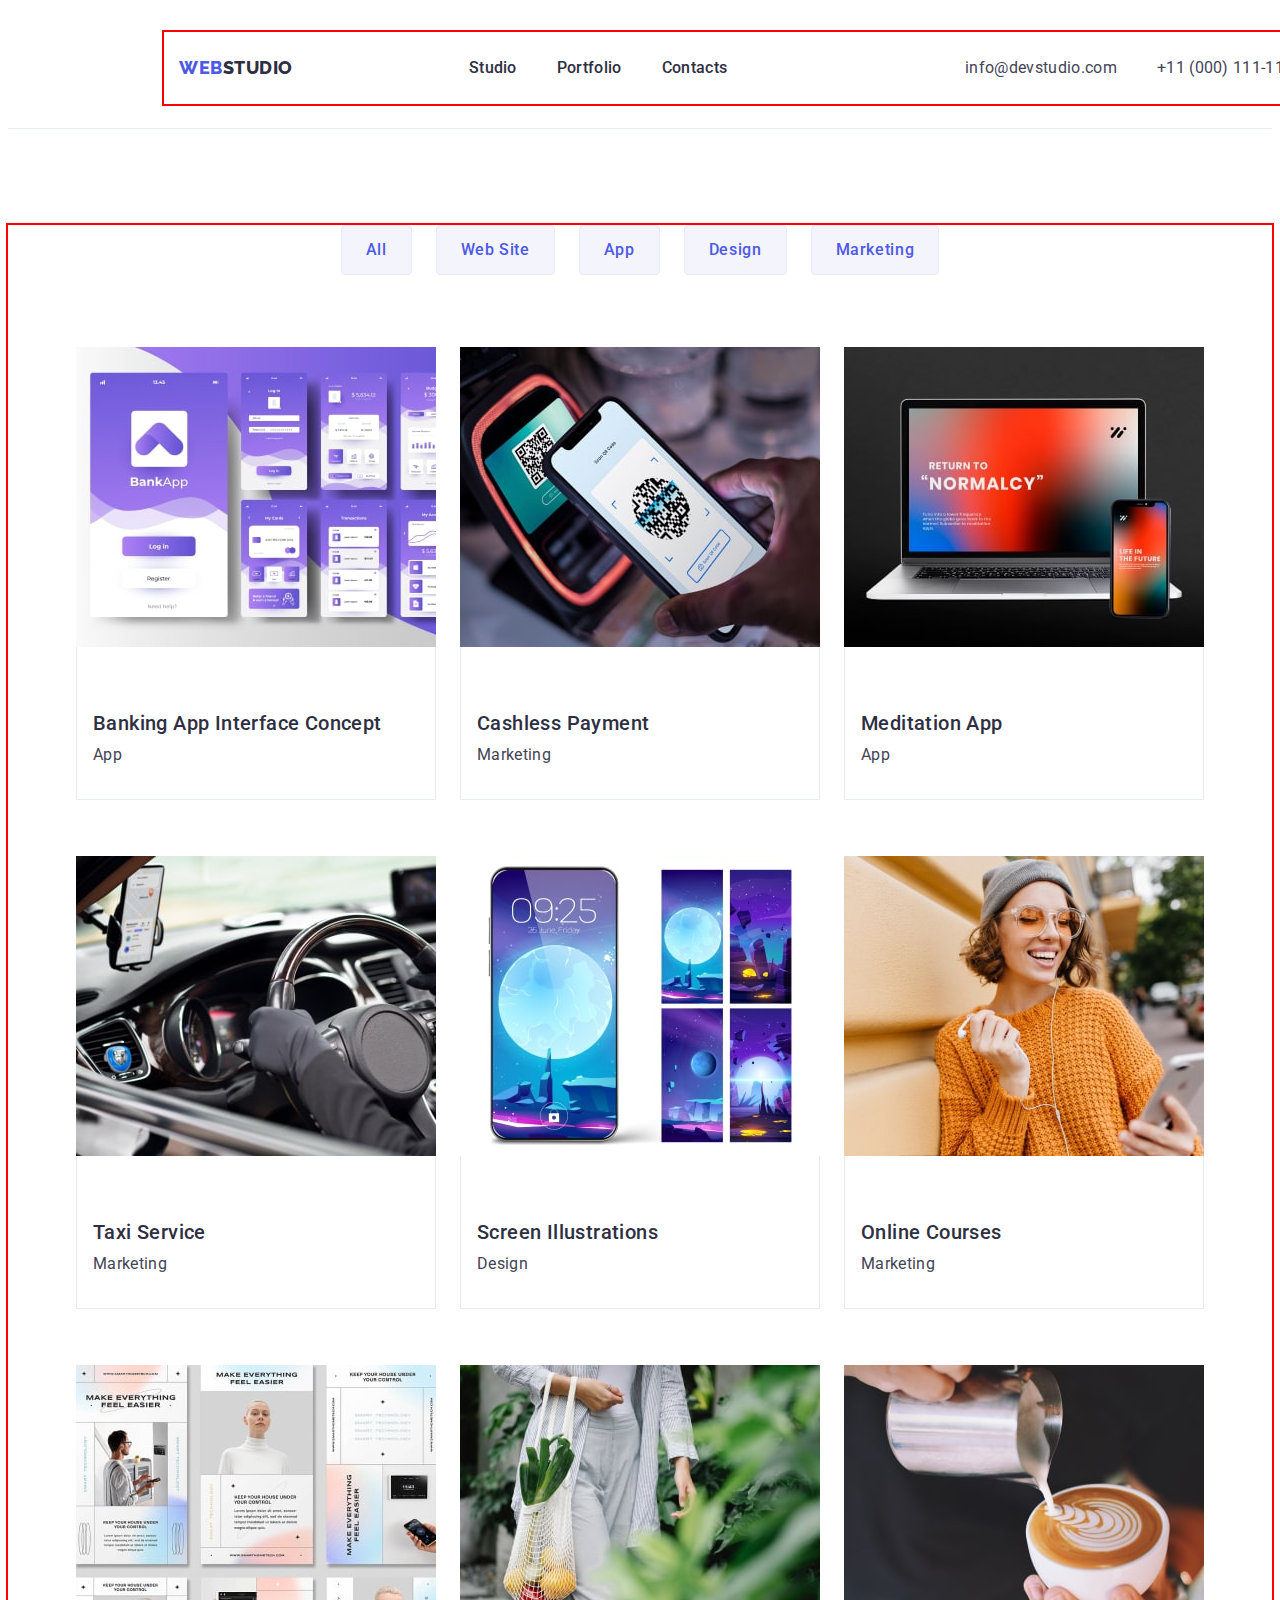
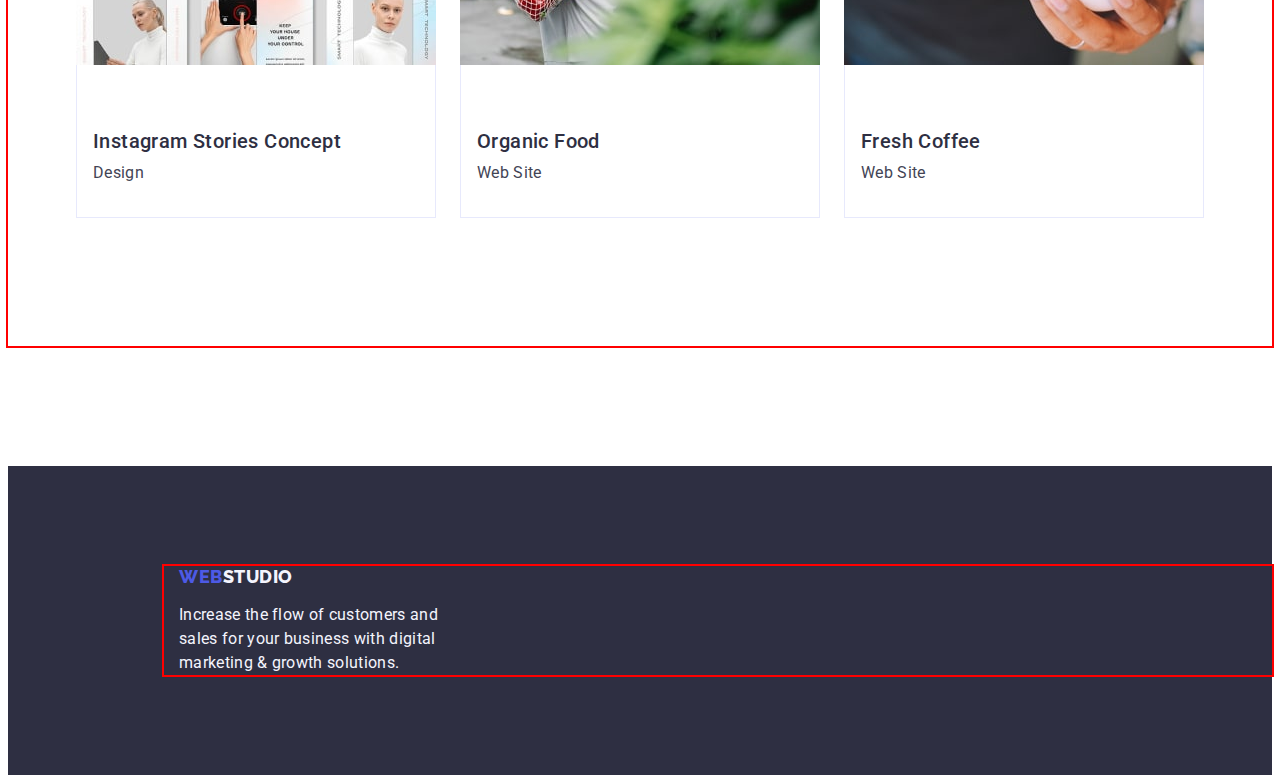
==== commit 90e260a0: "goit-markup-hw-03-f5" ====
--- a/portfolio.html
+++ b/portfolio.html
@@ -87,11 +87,13 @@
                   width="360"
                   height="300"
                 />
-                <h2 class="gallery-portfolio-title">
-                  Banking App Interface Concept
-                </h2>
-                <p class="gallery-portfolio-text">App</p></a
-              >
+                <div class="container-galrery-text">
+                  <h2 class="gallery-portfolio-title">
+                    Banking App Interface Concept
+                  </h2>
+                  <p class="gallery-portfolio-text">App</p>
+                </div>
+              </a>
             </li>
             <li class="gallery-portfolio-item">
               <a class="gallery-portfolio-link link" href="">
@@ -101,9 +103,11 @@
                   width="360"
                   height="300"
                 />
-                <h2 class="gallery-portfolio-title">Cashless Payment</h2>
-                <p class="gallery-portfolio-text">Marketing</p></a
-              >
+                <div class="container-galrery-text">
+                  <h2 class="gallery-portfolio-title">Cashless Payment</h2>
+                  <p class="gallery-portfolio-text">Marketing</p>
+                </div>
+              </a>
             </li>
             <li class="gallery-portfolio-item">
               <a class="gallery-portfolio-link link" href="">
@@ -113,9 +117,11 @@
                   width="360"
                   height="300"
                 />
-                <h2 class="gallery-portfolio-title">Meditation App</h2>
-                <p class="gallery-portfolio-text">App</p></a
-              >
+                <div class="container-galrery-text">
+                  <h2 class="gallery-portfolio-title">Meditation App</h2>
+                  <p class="gallery-portfolio-text">App</p>
+                </div>
+              </a>
             </li>
             <li class="gallery-portfolio-item">
               <a class="gallery-portfolio-link link" href="">
@@ -125,9 +131,11 @@
                   width="360"
                   height="300"
                 />
-                <h2 class="gallery-portfolio-title">Taxi Service</h2>
-                <p class="gallery-portfolio-text">Marketing</p></a
-              >
+                <div class="container-galrery-text">
+                  <h2 class="gallery-portfolio-title">Taxi Service</h2>
+                  <p class="gallery-portfolio-text">Marketing</p>
+                </div>
+              </a>
             </li>
             <li class="gallery-portfolio-item">
               <a class="gallery-portfolio-link link" href="">
@@ -137,9 +145,11 @@
                   width="360"
                   height="300"
                 />
-                <h2 class="gallery-portfolio-title">Screen Illustrations</h2>
-                <p class="gallery-portfolio-text">Design</p></a
-              >
+                <div class="container-galrery-text">
+                  <h2 class="gallery-portfolio-title">Screen Illustrations</h2>
+                  <p class="gallery-portfolio-text">Design</p>
+                </div>
+              </a>
             </li>
             <li class="gallery-portfolio-item">
               <a class="gallery-portfolio-link link" href="">
@@ -149,9 +159,11 @@
                   width="360"
                   height="300"
                 />
-                <h2 class="gallery-portfolio-title">Online Courses</h2>
-                <p class="gallery-portfolio-text">Marketing</p></a
-              >
+                <div class="container-galrery-text">
+                  <h2 class="gallery-portfolio-title">Online Courses</h2>
+                  <p class="gallery-portfolio-text">Marketing</p>
+                </div>
+              </a>
             </li>
             <li class="gallery-portfolio-item">
               <a class="gallery-portfolio-link link" href="">
@@ -161,11 +173,13 @@
                   width="360"
                   height="300"
                 />
-                <h2 class="gallery-portfolio-title">
-                  Instagram Stories Concept
-                </h2>
-                <p class="gallery-portfolio-text">Design</p></a
-              >
+                <div class="container-galrery-text">
+                  <h2 class="gallery-portfolio-title">
+                    Instagram Stories Concept
+                  </h2>
+                  <p class="gallery-portfolio-text">Design</p>
+                </div>
+              </a>
             </li>
             <li class="gallery-portfolio-item">
               <a class="gallery-portfolio-link link" href="">
@@ -175,9 +189,11 @@
                   width="360"
                   height="300"
                 />
-                <h2 class="gallery-portfolio-title">Organic Food</h2>
-                <p class="gallery-portfolio-text">Web Site</p></a
-              >
+                <div class="container-galrery-text">
+                  <h2 class="gallery-portfolio-title">Organic Food</h2>
+                  <p class="gallery-portfolio-text">Web Site</p>
+                </div>
+              </a>
             </li>
             <li class="gallery-portfolio-item">
               <a class="gallery-portfolio-link link" href="">
@@ -187,9 +203,11 @@
                   width="360"
                   height="300"
                 />
-                <h2 class="gallery-portfolio-title">Fresh Coffee</h2>
-                <p class="gallery-portfolio-text">Web Site</p></a
-              >
+                <div class="container-galrery-text">
+                  <h2 class="gallery-portfolio-title">Fresh Coffee</h2>
+                  <p class="gallery-portfolio-text">Web Site</p>
+                </div>
+              </a>
             </li>
           </ul>
         </div>
--- a/css/styles.css
+++ b/css/styles.css
@@ -377,15 +377,15 @@
 .gallery-btn-list {
   text-align: center;
   display: flex;
-  padding-bottom: 72px;
+  margin-bottom: 72px;
   justify-content: center;
-  border-radius: 4px;
   gap: 24px;
 }
 .gallery-btn-item:hover,
 .gallery-btn-item:focus {
   color: var(--color-white);
   background-color: var(--color-ocean);
+  border: 1px solid transparent;
 }
 
 .gallery-btn-item {
@@ -398,6 +398,9 @@
   font-weight: 500;
   line-height: 1.5;
   letter-spacing: 0.04em;
+  padding: 12px 24px;
+  border: 1px solid #e7e9fc;
+  border-radius: 4px;
 }
 
 /* ==============PORTFOLIO============= */
@@ -422,6 +425,13 @@
   margin-top: 32px;
   padding-bottom: 8px;
 }
+.container-galrery-text {
+  padding: 32px 16px;
+  border: 1px solid #e7e9fc;
+  border-top: none;
+  margin-bottom: 8px;
+}
+
 .gallery-portfolio-text {
   color: var(--color-slate);
   font-size: 16px;
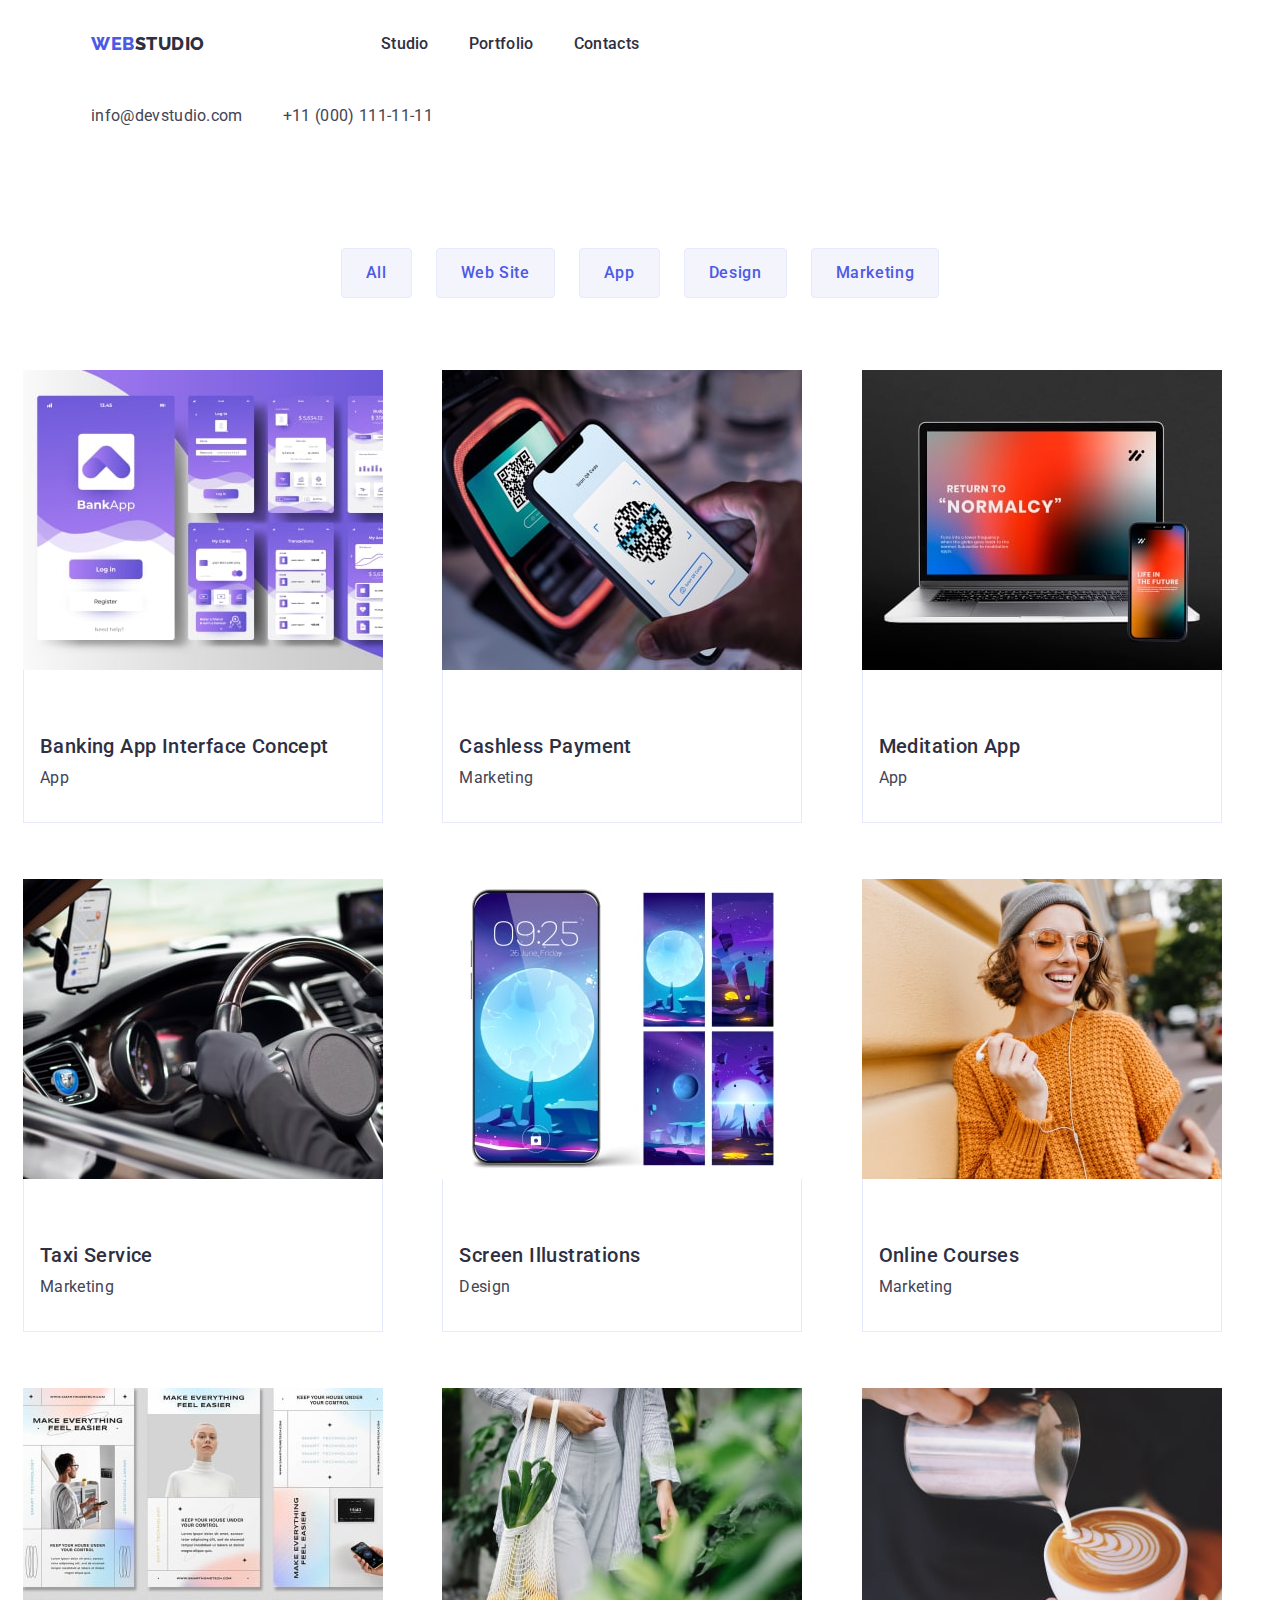
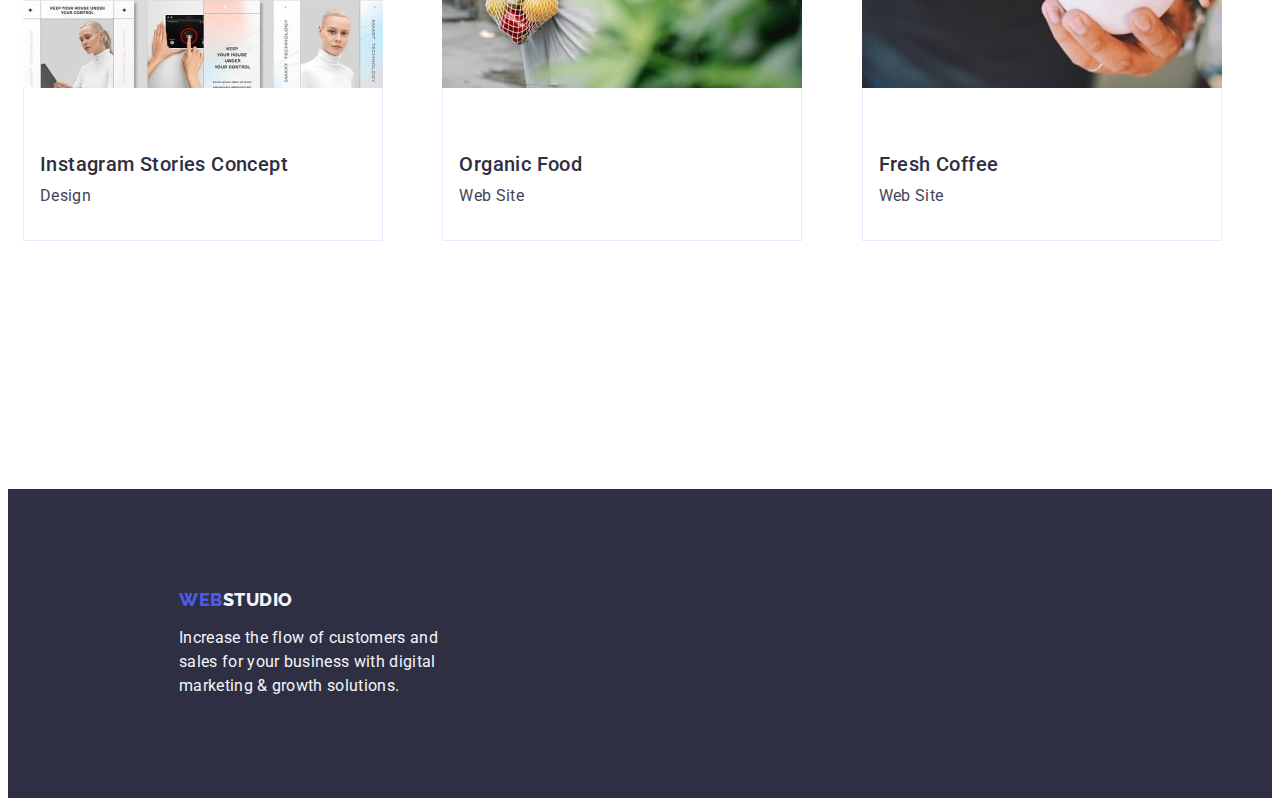
==== commit 502f21d2: "goit-markup-hw-03-f7" ====
--- a/portfolio.html
+++ b/portfolio.html
@@ -21,8 +21,8 @@
     <link rel="stylesheet" href="./css/styles.css" />
   </head>
   <body>
-    <header class="header">
-      <div class="container header-container">
+    <header class="container header-container">
+      <div class="container">
         <nav class="header-navigation">
           <a class="header-logo link" href="./index.html"
             >Web<span class="header-logo-accent">Studio</span></a
--- a/css/styles.css
+++ b/css/styles.css
@@ -65,7 +65,6 @@
   max-width: 1128;
   padding: 0 15px;
   margin: 0% auto;
-  outline: 2px solid red;
 }
 
 img {
@@ -91,13 +90,13 @@
   display: flex;
   align-items: center;
   gap: 100px;
+}
+.header-menu {
+  display: flex;
+  align-items: center;
+  gap: 40px;
   padding-top: 24px;
   padding-bottom: 24px;
-}
-.header-menu {
-  display: flex;
-  align-items: center;
-  gap: 40px;
 }
 .header-contacts {
   font-style: normal;
@@ -122,6 +121,7 @@
   letter-spacing: 0.03em;
   text-transform: uppercase;
   margin-right: 76px;
+  padding: 24px 0;
 }
 .header-logo-accent {
   color: var(--color-navy-blue);
@@ -208,22 +208,21 @@
 
 .advantages {
   background-color: var(--color-white);
-  display: flex;
+  padding-top: 120px;
+  padding-bottom: 120px;
+}
+.advantages-list {
+  background-color: var(--color-white);
+  display: flex;
+  justify-content: space-between;
+  align-content: stretch;
+  gap: 24px;
   padding-right: 156px;
   padding-left: 156px;
-  padding-top: 120px;
-  padding-bottom: 120px;
-}
-.advantages-list {
-  background-color: var(--color-white);
-  display: flex;
-  justify-content: space-between;
-  align-content: stretch;
 }
 
 .advantages-item {
   flex-basis: calc((100% - 72px) / 4);
-  gap: 24px;
 }
 
 .advantages-subtitle {
@@ -248,6 +247,7 @@
 .images {
   padding-right: 156px;
   padding-left: 156px;
+  padding-bottom: 120px;
 }
 .images-title {
   color: var(--color-navy-blue);
@@ -263,7 +263,6 @@
   display: flex;
   align-items: flex-start;
   gap: 24px;
-  padding-bottom: 120px;
 }
 .list {
 }
@@ -274,10 +273,10 @@
 
 .team {
   background-color: var(--color-cloud);
+  padding-top: 120px;
+  padding-bottom: 120px;
   padding-right: 156px;
   padding-left: 156px;
-  padding-top: 120px;
-  padding-bottom: 120px;
 }
 .team-title {
   color: var(--color-navy-blue);
@@ -343,6 +342,7 @@
   letter-spacing: 0.03em;
   text-transform: uppercase;
   margin-right: 76px;
+  display: flex;
 }
 .link {
   display: inline-block;
@@ -415,6 +415,7 @@
 }
 
 .gallery-portfolio-item {
+  width: calc((100% - 48px) / 3);
 }
 .gallery-portfolio-title {
   color: var(--color-navy-blue);
@@ -423,7 +424,7 @@
   line-height: 1.2;
   letter-spacing: 0.02em;
   margin-top: 32px;
-  padding-bottom: 8px;
+  margin-bottom: 8px;
 }
 .container-galrery-text {
   padding: 32px 16px;
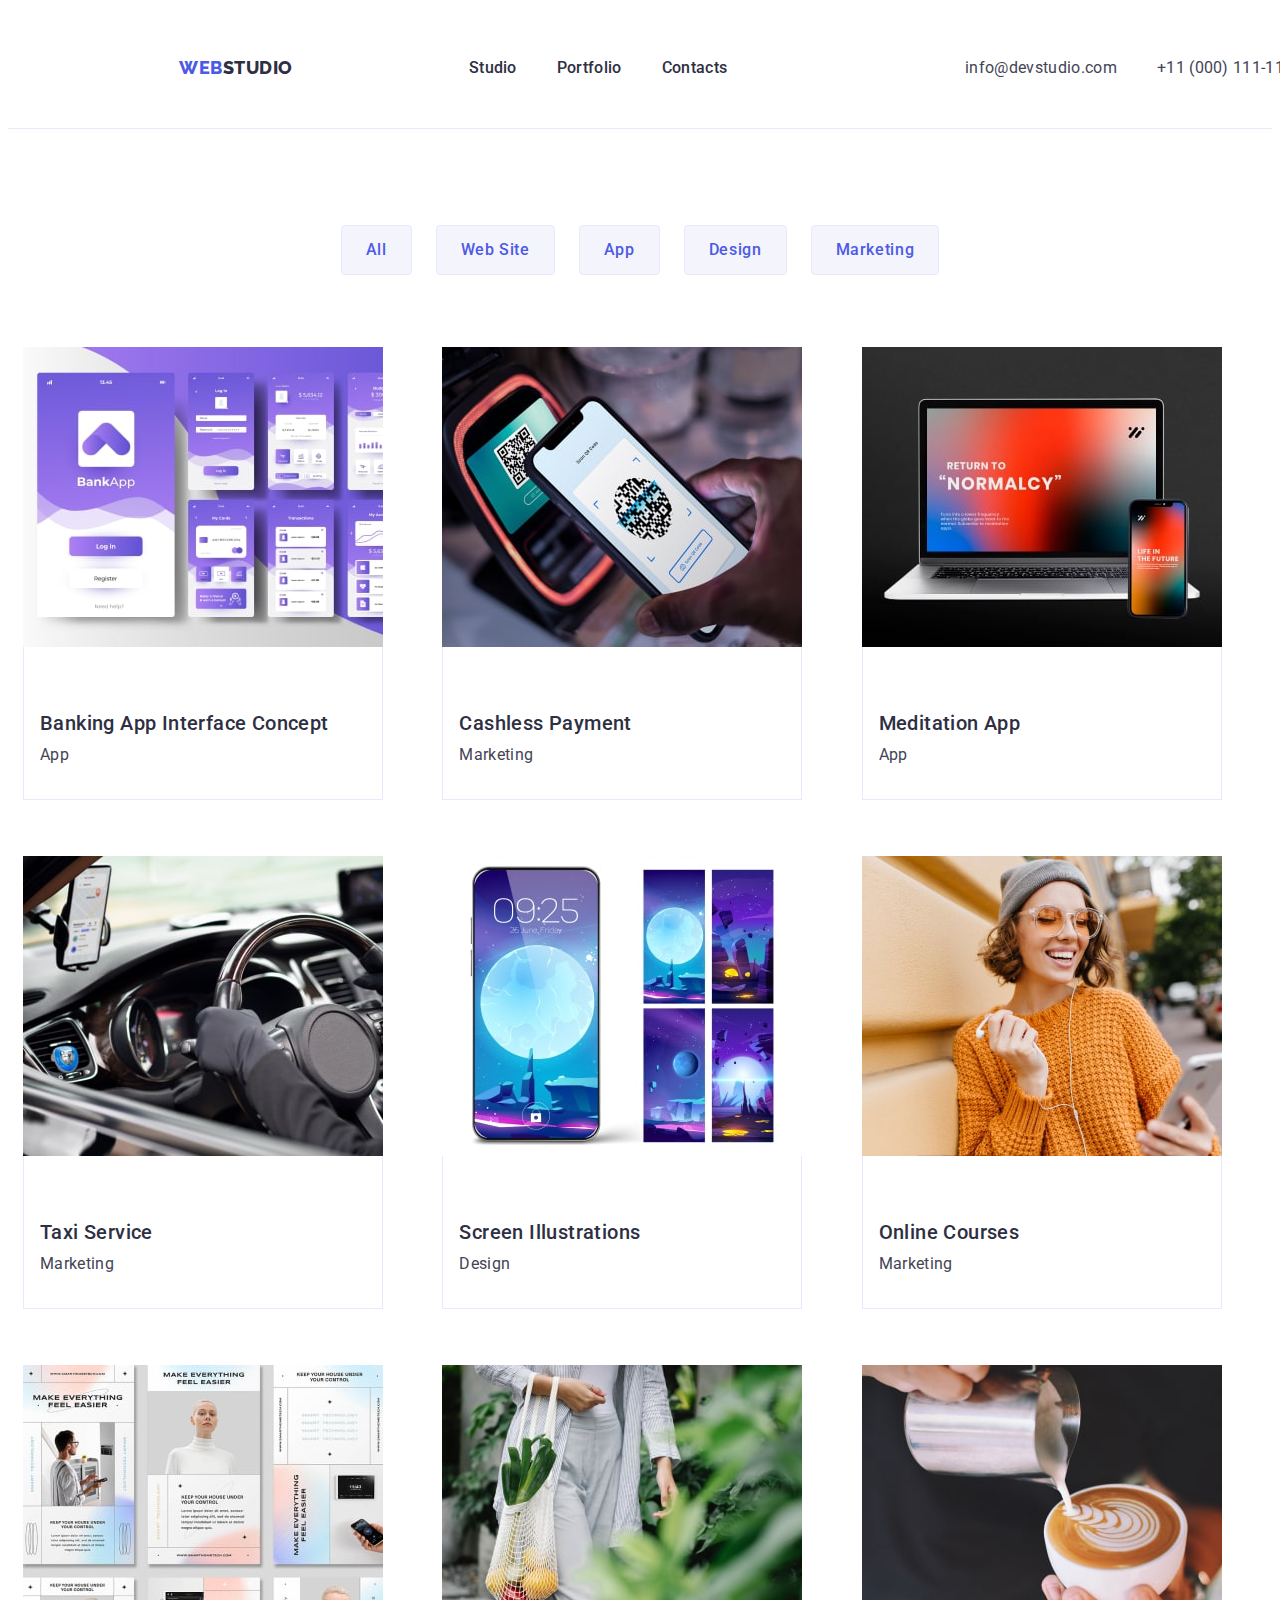
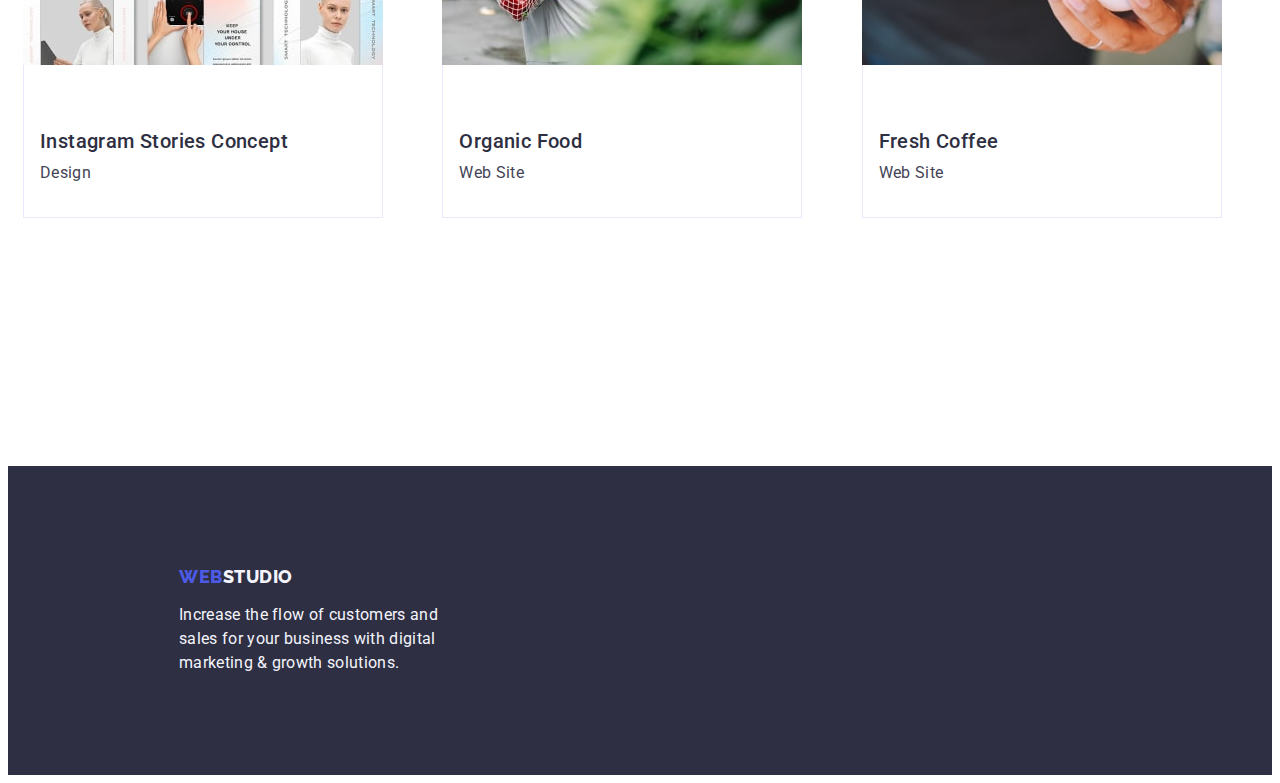
==== commit 8b0dbceb: "goit-markup-hw-03-f8" ====
--- a/portfolio.html
+++ b/portfolio.html
@@ -21,8 +21,8 @@
     <link rel="stylesheet" href="./css/styles.css" />
   </head>
   <body>
-    <header class="container header-container">
-      <div class="container">
+    <header class="header">
+      <div class="container header-container">
         <nav class="header-navigation">
           <a class="header-logo link" href="./index.html"
             >Web<span class="header-logo-accent">Studio</span></a
--- a/css/styles.css
+++ b/css/styles.css
@@ -222,7 +222,7 @@
 }
 
 .advantages-item {
-  flex-basis: calc((100% - 72px) / 4);
+  width: calc((100% - 72px) / 4);
 }
 
 .advantages-subtitle {
@@ -275,8 +275,6 @@
   background-color: var(--color-cloud);
   padding-top: 120px;
   padding-bottom: 120px;
-  padding-right: 156px;
-  padding-left: 156px;
 }
 .team-title {
   color: var(--color-navy-blue);
@@ -301,6 +299,7 @@
   font-weight: 500;
   line-height: 1.2;
   letter-spacing: 0.02em;
+  margin-bottom: 8px;
 }
 .team-text {
   color: var(--color-slate);
@@ -309,12 +308,13 @@
   font-weight: 400;
   line-height: 1.5;
   letter-spacing: 0.02em;
-  margin-bottom: 8px;
 }
 .team-list {
   display: flex;
   justify-content: space-between;
   gap: 24px;
+  padding-right: 156px;
+  padding-left: 156px;
 }
 
 .link {
